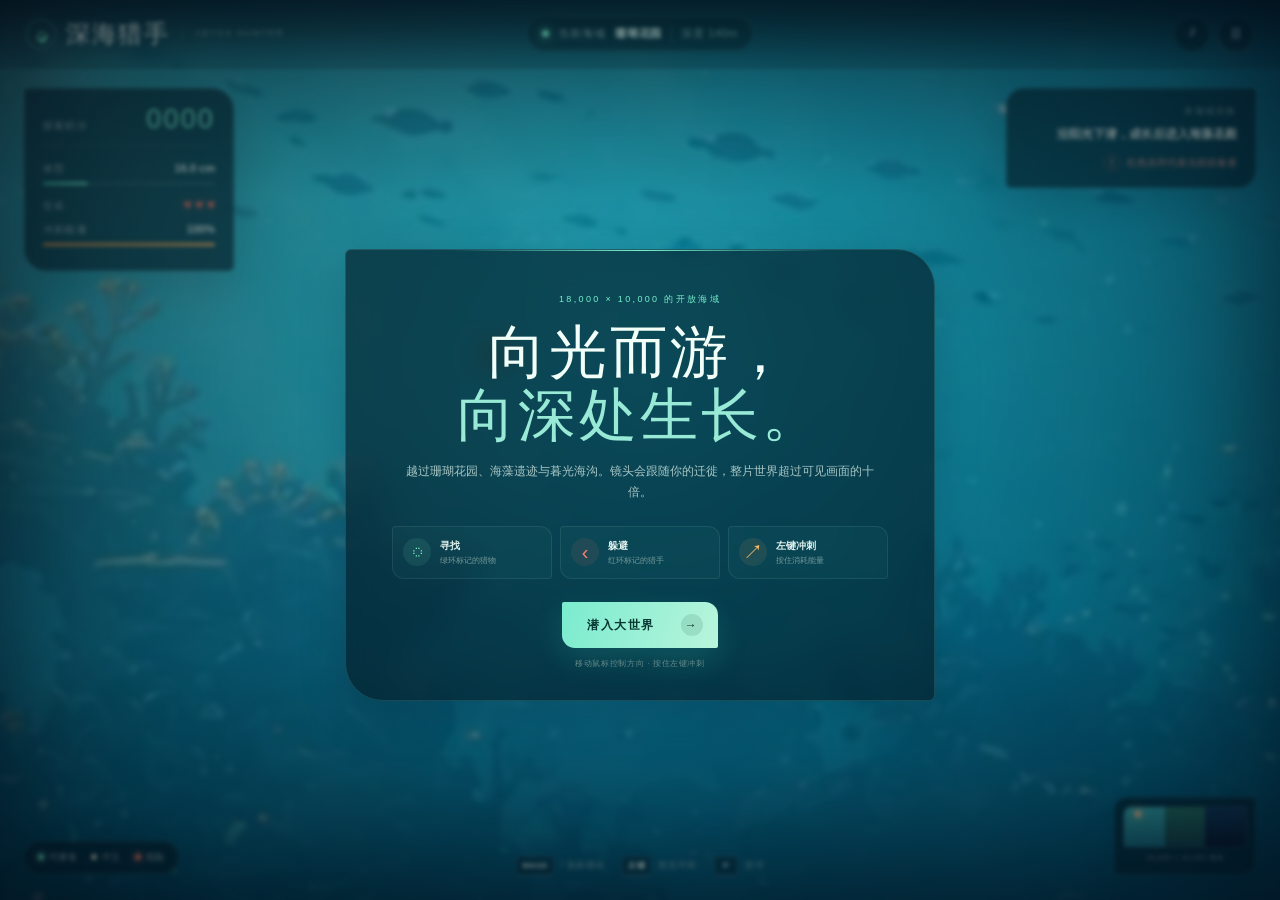
==== fish/index.html @ e231be94 "Add files via upload" ====
<!doctype html>
<html lang="zh-CN">
  <head>
    <meta charset="UTF-8" />
    <meta name="viewport" content="width=device-width, initial-scale=1.0, viewport-fit=cover" />
    <meta name="theme-color" content="#041521" />
    <meta name="description" content="深海猎手——在广阔海洋中捕食、成长并避开更强大的猎手。" />
    <link rel="icon" href="./og.png" />
    <title>深海猎手｜向光而生</title>
    <script type="module" crossorigin src="./assets/index-BqdtE5Us.js"></script>
    <link rel="stylesheet" crossorigin href="./assets/index-of7jZVvt.css">
  </head>
  <body>
    <div id="root"></div>
  </body>
</html>
---- fish/assets/index-of7jZVvt.css ----
/*! tailwindcss v4.2.1 | MIT License | https://tailwindcss.com */
@layer theme{:root,:host{--font-sans:ui-sans-serif, system-ui, sans-serif, "Apple Color Emoji", "Segoe UI Emoji", "Segoe UI Symbol", "Noto Color Emoji";--font-mono:ui-monospace, SFMono-Regular, Menlo, Monaco, Consolas, "Liberation Mono", "Courier New", monospace;--spacing:.25rem;--default-font-family:var(--font-sans);--default-mono-font-family:var(--font-mono)}}@layer base{*,:after,:before{box-sizing:border-box;border:0 solid;margin:0;padding:0}::backdrop{box-sizing:border-box;border:0 solid;margin:0;padding:0}::-webkit-file-upload-button{box-sizing:border-box;border:0 solid;margin:0;padding:0}::file-selector-button{box-sizing:border-box;border:0 solid;margin:0;padding:0}html,:host{-webkit-text-size-adjust:100%;-moz-tab-size:4;tab-size:4;line-height:1.5;font-family:var(--default-font-family,ui-sans-serif, system-ui, sans-serif, "Apple Color Emoji", "Segoe UI Emoji", "Segoe UI Symbol", "Noto Color Emoji");font-feature-settings:var(--default-font-feature-settings,normal);font-variation-settings:var(--default-font-variation-settings,normal);-webkit-tap-highlight-color:transparent}hr{height:0;color:inherit;border-top-width:1px}abbr:where([title]){-webkit-text-decoration:underline dotted;text-decoration:underline dotted}h1,h2,h3,h4,h5,h6{font-size:inherit;font-weight:inherit}a{color:inherit;-webkit-text-decoration:inherit;-webkit-text-decoration:inherit;-webkit-text-decoration:inherit;-webkit-text-decoration:inherit;text-decoration:inherit}b,strong{font-weight:bolder}code,kbd,samp,pre{font-family:var(--default-mono-font-family,ui-monospace, SFMono-Regular, Menlo, Monaco, Consolas, "Liberation Mono", "Courier New", monospace);font-feature-settings:var(--default-mono-font-feature-settings,normal);font-variation-settings:var(--default-mono-font-variation-settings,normal);font-size:1em}small{font-size:80%}sub,sup{vertical-align:baseline;font-size:75%;line-height:0;position:relative}sub{bottom:-.25em}sup{top:-.5em}table{text-indent:0;border-color:inherit;border-collapse:collapse}:-moz-focusring{outline:auto}progress{vertical-align:baseline}summary{display:list-item}ol,ul,menu{list-style:none}img,svg,video,canvas,audio,iframe,embed,object{vertical-align:middle;display:block}img,video{max-width:100%;height:auto}button,input,select,optgroup,textarea{font:inherit;font-feature-settings:inherit;font-variation-settings:inherit;letter-spacing:inherit;color:inherit;opacity:1;background-color:#0000;border-radius:0}::-webkit-file-upload-button{font:inherit;font-feature-settings:inherit;font-variation-settings:inherit;letter-spacing:inherit;color:inherit;opacity:1;background-color:#0000;border-radius:0}::file-selector-button{font:inherit;font-feature-settings:inherit;font-variation-settings:inherit;letter-spacing:inherit;color:inherit;opacity:1;background-color:#0000;border-radius:0}:where(select:-webkit-any([multiple],[size])) optgroup{font-weight:bolder}:where(select:is([multiple],[size])) optgroup{font-weight:bolder}:where(select:-webkit-any([multiple],[size])) optgroup option{padding-inline-start:20px}:where(select:is([multiple],[size])) optgroup option{padding-inline-start:20px}::-webkit-file-upload-button{margin-inline-end:4px}::file-selector-button{margin-inline-end:4px}::placeholder{opacity:1}@supports (not ((-webkit-appearance:-apple-pay-button))) or (contain-intrinsic-size:1px){::placeholder{color:currentColor}@supports (color:color-mix(in lab, red, red)){::placeholder{color:color-mix(in oklab, currentcolor 50%, transparent)}}}textarea{resize:vertical}::-webkit-search-decoration{-webkit-appearance:none}::-webkit-date-and-time-value{min-height:1lh;text-align:inherit}::-webkit-datetime-edit{display:inline-flex}::-webkit-datetime-edit-fields-wrapper{padding:0}::-webkit-datetime-edit{padding-block-start:0;padding-block-end:0}::-webkit-datetime-edit-year-field{padding-block-start:0;padding-block-end:0}::-webkit-datetime-edit-month-field{padding-block-start:0;padding-block-end:0}::-webkit-datetime-edit-day-field{padding-block-start:0;padding-block-end:0}::-webkit-datetime-edit-hour-field{padding-block-start:0;padding-block-end:0}::-webkit-datetime-edit-minute-field{padding-block-start:0;padding-block-end:0}::-webkit-datetime-edit-second-field{padding-block-start:0;padding-block-end:0}::-webkit-datetime-edit-millisecond-field{padding-block-start:0;padding-block-end:0}::-webkit-datetime-edit-meridiem-field{padding-block-start:0;padding-block-end:0}::-webkit-calendar-picker-indicator{line-height:1}:-moz-ui-invalid{box-shadow:none}button{-webkit-appearance:button;appearance:button}input:where([type=button],[type=reset],[type=submit]){-webkit-appearance:button;appearance:button}::-webkit-file-upload-button{-webkit-appearance:button;appearance:button}::file-selector-button{-webkit-appearance:button;appearance:button}::-webkit-inner-spin-button{height:auto}::-webkit-outer-spin-button{height:auto}[hidden]:where(:not([hidden=until-found])){display:none!important}}@layer components;@layer utilities{.relative{position:relative}.start:not(:-webkit-any(:lang(ae),:lang(ar),:lang(arc),:lang(bcc),:lang(bqi),:lang(ckb),:lang(dv),:lang(fa),:lang(glk),:lang(he),:lang(ku),:lang(mzn),:lang(nqo),:lang(pnb),:lang(ps),:lang(sd),:lang(ug),:lang(ur),:lang(yi))){left:var(--spacing)}.start:not(:is(:lang(ae),:lang(ar),:lang(arc),:lang(bcc),:lang(bqi),:lang(ckb),:lang(dv),:lang(fa),:lang(glk),:lang(he),:lang(ku),:lang(mzn),:lang(nqo),:lang(pnb),:lang(ps),:lang(sd),:lang(ug),:lang(ur),:lang(yi))){left:var(--spacing)}.start:-webkit-any(:lang(ae),:lang(ar),:lang(arc),:lang(bcc),:lang(bqi),:lang(ckb),:lang(dv),:lang(fa),:lang(glk),:lang(he),:lang(ku),:lang(mzn),:lang(nqo),:lang(pnb),:lang(ps),:lang(sd),:lang(ug),:lang(ur),:lang(yi)){right:var(--spacing)}.start:is(:lang(ae),:lang(ar),:lang(arc),:lang(bcc),:lang(bqi),:lang(ckb),:lang(dv),:lang(fa),:lang(glk),:lang(he),:lang(ku),:lang(mzn),:lang(nqo),:lang(pnb),:lang(ps),:lang(sd),:lang(ug),:lang(ur),:lang(yi)){right:var(--spacing)}.end:not(:-webkit-any(:lang(ae),:lang(ar),:lang(arc),:lang(bcc),:lang(bqi),:lang(ckb),:lang(dv),:lang(fa),:lang(glk),:lang(he),:lang(ku),:lang(mzn),:lang(nqo),:lang(pnb),:lang(ps),:lang(sd),:lang(ug),:lang(ur),:lang(yi))){right:var(--spacing)}.end:not(:is(:lang(ae),:lang(ar),:lang(arc),:lang(bcc),:lang(bqi),:lang(ckb),:lang(dv),:lang(fa),:lang(glk),:lang(he),:lang(ku),:lang(mzn),:lang(nqo),:lang(pnb),:lang(ps),:lang(sd),:lang(ug),:lang(ur),:lang(yi))){right:var(--spacing)}.end:-webkit-any(:lang(ae),:lang(ar),:lang(arc),:lang(bcc),:lang(bqi),:lang(ckb),:lang(dv),:lang(fa),:lang(glk),:lang(he),:lang(ku),:lang(mzn),:lang(nqo),:lang(pnb),:lang(ps),:lang(sd),:lang(ug),:lang(ur),:lang(yi)){left:var(--spacing)}.end:is(:lang(ae),:lang(ar),:lang(arc),:lang(bcc),:lang(bqi),:lang(ckb),:lang(dv),:lang(fa),:lang(glk),:lang(he),:lang(ku),:lang(mzn),:lang(nqo),:lang(pnb),:lang(ps),:lang(sd),:lang(ug),:lang(ur),:lang(yi)){left:var(--spacing)}.table{display:table}.resize{resize:both}}:root{--ink:#f1fff8;--muted:#a6c7c5;--mint:#76f0cb;--coral:#ff7e69;--gold:#ffbf67;--glass:#041b26a3}*{box-sizing:border-box}html,body{min-height:100%;color:var(--ink);font-family:var(--font-body), sans-serif;background:#041521;margin:0;overflow:hidden}button{font:inherit}.game-shell{isolation:isolate;background:#06283b;width:100vw;height:100dvh;min-height:540px;position:relative;overflow:hidden}.game-shell:after{content:"";z-index:1;pointer-events:none;background:linear-gradient(#020d1857,#0000 22% 72%,#020b1657);position:absolute;top:0;bottom:0;left:0;right:0;box-shadow:inset 0 0 140px #000812b8}.game-canvas{z-index:0;touch-action:none;cursor:crosshair;width:100%;height:100%;position:absolute;top:0;bottom:0;left:0;right:0}.topbar{z-index:5;-webkit-backdrop-filter:blur(10px);backdrop-filter:blur(10px);background:linear-gradient(#02131eb8,#02131e24);border-bottom:1px solid #a4f0de1f;grid-template-columns:1fr auto 1fr;align-items:center;height:68px;padding:0 26px;display:grid;position:absolute;top:0;left:0;right:0}.brand{font-family:var(--font-display), sans-serif;letter-spacing:.08em;align-items:center;gap:10px;font-size:24px;display:flex}.brand-mark{width:30px;height:30px;color:var(--mint);border:1px solid #76f0cb61;border-radius:50%;place-items:center;display:grid;transform:rotate(-16deg)}.brand small{color:#729c9e;font:500 9px/1 var(--font-body);letter-spacing:.18em;border-left:1px solid #acecde2e;margin-left:2px;padding-left:12px}.zone-pill{color:#8db3b3;letter-spacing:.1em;background:#04222c73;border:1px solid #9fe7d724;border-radius:999px;align-items:center;gap:9px;padding:8px 14px;font-size:11px;display:flex}.zone-pill i{background:var(--mint);width:7px;height:7px;box-shadow:0 0 12px var(--mint);border-radius:50%}.zone-pill strong{color:#d9f7ec;letter-spacing:.06em;font-weight:600}.zone-pill em{color:#78aaa9;letter-spacing:.06em;border-left:1px solid #9fe7d72e;padding-left:9px;font-style:normal}.top-actions{justify-self:end;gap:8px;display:flex}.icon-button{color:#cce4df;cursor:pointer;background:#05232e8f;border:1px solid #aae8dd26;border-radius:50%;place-items:center;width:36px;height:36px;transition:all .2s;display:grid;position:relative}.icon-button:hover{color:#fff;border-color:#76f0cb80;transform:translateY(-1px)}.icon-button .slash{background:var(--coral);width:18px;height:1px;position:absolute;transform:rotate(-45deg)}.glass{background:var(--glass);-webkit-backdrop-filter:blur(14px);backdrop-filter:blur(14px);border:1px solid #a6e6da24;box-shadow:0 16px 48px #0008102e}.stats-panel{z-index:4;border-radius:5px 22px;width:210px;padding:17px 18px 16px;position:absolute;top:88px;left:24px}.score-row{border-bottom:1px solid #a5e5d71f;justify-content:space-between;align-items:end;margin-bottom:10px;padding-bottom:12px;display:flex}.score-row span,.stat-line span{color:#9bb9b8;letter-spacing:.12em;font-size:10px}.score-row strong{color:var(--mint);font:400 27px/1 var(--font-display);letter-spacing:.08em}.stat-line{justify-content:space-between;align-items:center;min-height:24px;display:flex}.stat-line b{color:#e6faf3;font-size:11px;font-weight:600}.size-track,.energy-track{background:#b2e1d81f;border-radius:3px;height:3px;margin:2px 0 8px;position:relative;overflow:hidden}.size-track i,.energy-track i{background:linear-gradient(90deg, #3cbfac, var(--mint));height:100%;transition:width .25s;display:block;box-shadow:0 0 9px #76f0cb80}.energy-track i{background:linear-gradient(90deg, #d7944e, var(--gold))}.hearts{gap:4px;display:flex}.heart{color:#add2cd33;font-size:13px;font-style:normal}.heart.full{color:var(--coral);text-shadow:0 0 8px #ff7e6980}.mission-panel{z-index:4;text-align:right;border-radius:18px 5px;width:250px;padding:16px 18px;position:absolute;top:88px;right:24px}.eyebrow{color:#79aaa9;letter-spacing:.18em;text-transform:uppercase;font-size:9px;display:block}.mission-panel strong{color:#e0f5ee;margin:6px 0 12px;font-size:12px;font-weight:600;display:block}.danger-note{color:#e7a295;justify-content:flex-end;align-items:center;gap:7px;font-size:10px;display:flex}.danger-note i{border:1px solid #ff7e696b;border-radius:50%;place-items:center;width:16px;height:16px;font-style:normal;font-weight:700;display:grid}.legend{z-index:4;color:#a8c4c1;letter-spacing:.04em;border-radius:999px;gap:14px;padding:9px 13px;font-size:9px;display:flex;position:absolute;bottom:26px;left:24px}.legend span{align-items:center;gap:5px;display:flex}.dot{border-radius:50%;width:6px;height:6px}.dot.edible{background:var(--mint);box-shadow:0 0 7px var(--mint)}.dot.neutral{background:#d5e0c4}.dot.danger{background:var(--coral);box-shadow:0 0 7px var(--coral)}.controls-hint{z-index:4;color:#bfdad59e;letter-spacing:.05em;gap:18px;font-size:9px;display:flex;position:absolute;bottom:24px;left:50%;transform:translate(-50%)}.controls-hint span{white-space:nowrap}.world-map{z-index:4;border-radius:13px 4px;width:142px;height:78px;padding:8px;position:absolute;bottom:25px;right:24px}.map-biomes{background:#062238;border:1px solid #b8eee026;border-radius:8px 3px;width:100%;height:42px;display:flex;position:relative;overflow:hidden}.map-biomes i{flex:1}.map-coral{background:linear-gradient(#3bbfc1,#187384)}.map-kelp{background:linear-gradient(#287f68,#12444c)}.map-trench{background:linear-gradient(#123e62,#07172f)}.map-player{z-index:2;background:var(--gold);width:7px;height:7px;box-shadow:0 0 9px var(--gold);border:1px solid #fff;border-radius:50%;margin:5px 0 0 4px;transition:left .25s,top .25s;position:absolute;transform:translate(-50%,-50%)}.world-map small{color:#789c9b;letter-spacing:.09em;text-align:center;margin-top:5px;font-size:7px;display:block}kbd{color:#d5e7e2;min-width:24px;height:20px;font:600 8px var(--font-body);background:#02141d6b;border:1px solid #b9e4db33;border-bottom-width:2px;border-radius:4px;place-items:center;margin-right:4px;padding:0 5px;display:inline-grid}.combo{z-index:4;text-shadow:0 4px 18px #0006;align-items:baseline;gap:7px;animation:.25s both combo-pop;display:flex;position:absolute;top:22%;left:50%;transform:translate(-50%)}.combo span{color:#d8eee7;letter-spacing:.18em;font-size:11px}.combo strong{color:var(--gold);font:400 30px var(--font-display)}@keyframes combo-pop{0%{opacity:0;transform:translate(-50%)scale(.8)}}.touch-boost{z-index:6;color:#ffe4bc;-webkit-backdrop-filter:blur(10px);backdrop-filter:blur(10px);touch-action:none;background:#5f3f1f57;border:1px solid #ffbf6757;border-radius:50%;width:70px;height:70px;font-size:9px;display:none;position:absolute;bottom:26px;right:22px}.touch-boost span{font-size:22px;display:block}.modal-wrap{z-index:10;place-items:center;padding:80px 20px 30px;display:grid;position:absolute;top:0;bottom:0;left:0;right:0}.modal-backdrop{-webkit-backdrop-filter:blur(2px);backdrop-filter:blur(2px);background:radial-gradient(circle at 50% 44%,#05323c38,#020c17a3);position:absolute;top:0;bottom:0;left:0;right:0}.game-modal{text-align:center;border-radius:6px 38px;width:min(590px,92vw);padding:35px 46px 30px;position:relative;overflow:hidden}.game-modal:before{content:"";background:linear-gradient(90deg, transparent, var(--mint), transparent);height:1px;position:absolute;top:0;left:18%;right:18%}.modal-kicker{color:var(--mint);letter-spacing:.26em;font-size:9px}.game-modal h1{font:400 clamp(36px, 5vw, 58px)/1.08 var(--font-display);letter-spacing:.05em;margin:12px 0 14px}.game-modal h1 em{color:#98ead6;font-style:normal;display:block}.game-modal>p{color:#a8c6c3;max-width:470px;margin:0 auto 22px;font-size:12px;line-height:1.8}.rule-cards{text-align:left;grid-template-columns:repeat(3,1fr);gap:8px;margin-bottom:23px;display:grid}.rule-cards>div{background:#78d6c109;border:1px solid #aae6da1a;border-radius:4px 12px;align-items:center;gap:9px;padding:11px 10px;display:flex}.rule-icon{width:28px;height:28px;font:400 20px var(--font-display);border-radius:50%;flex:none;place-items:center;display:grid}.rule-icon.mint{color:var(--mint);background:#76f0cb17}.rule-icon.coral{color:var(--coral);background:#ff7e6917}.rule-icon.gold{color:var(--gold);background:#ffbf6717}.rule-cards b,.rule-cards small{display:block}.rule-cards b{color:#e3f4ef;font-size:10px}.rule-cards small{color:#769a99;white-space:nowrap;margin-top:2px;font-size:8px}.primary-button{color:#07352f;letter-spacing:.12em;cursor:pointer;background:linear-gradient(110deg,#7aebce,#b9f5dc);border:0;border-radius:2px 13px;align-items:center;gap:26px;padding:12px 15px 12px 25px;font-size:12px;font-weight:700;transition:all .2s;display:inline-flex;box-shadow:0 12px 30px #3fd3b02e}.primary-button:hover{transform:translateY(-2px);box-shadow:0 15px 34px #3fd3b04d}.primary-button span{background:#033f341f;border-radius:50%;place-items:center;width:22px;height:22px;display:grid}.primary-button:disabled{cursor:wait;opacity:.58;filter:saturate(.55);transform:none}.enter-tip{color:#668b89;letter-spacing:.08em;margin-top:10px;font-size:8px;display:block}@media (max-width:760px){.topbar{grid-template-columns:1fr auto;height:58px;padding:0 14px}.zone-pill{display:none}.brand{font-size:20px}.brand small{display:none}.stats-panel{width:174px;padding:12px 14px;top:72px;left:12px}.score-row{margin-bottom:6px;padding-bottom:8px}.score-row strong{font-size:22px}.mission-panel{width:170px;padding:12px;top:72px;right:12px}.mission-panel strong{font-size:10px}.legend,.controls-hint{display:none}.world-map{width:116px;bottom:26px;right:12px}.touch-boost{display:block;right:142px}.game-modal{padding:28px 20px 24px}.rule-cards{grid-template-columns:1fr;gap:5px}.rule-cards>div{padding:8px 10px}.game-modal h1{font-size:38px}}@media (max-width:480px){.mission-panel{width:166px;top:auto;bottom:104px;right:12px}.game-modal>p{font-size:11px}.modal-kicker{letter-spacing:.12em}}@media (prefers-reduced-motion:reduce){*,:before,:after{transition-duration:.01ms!important;animation-duration:.01ms!important}}
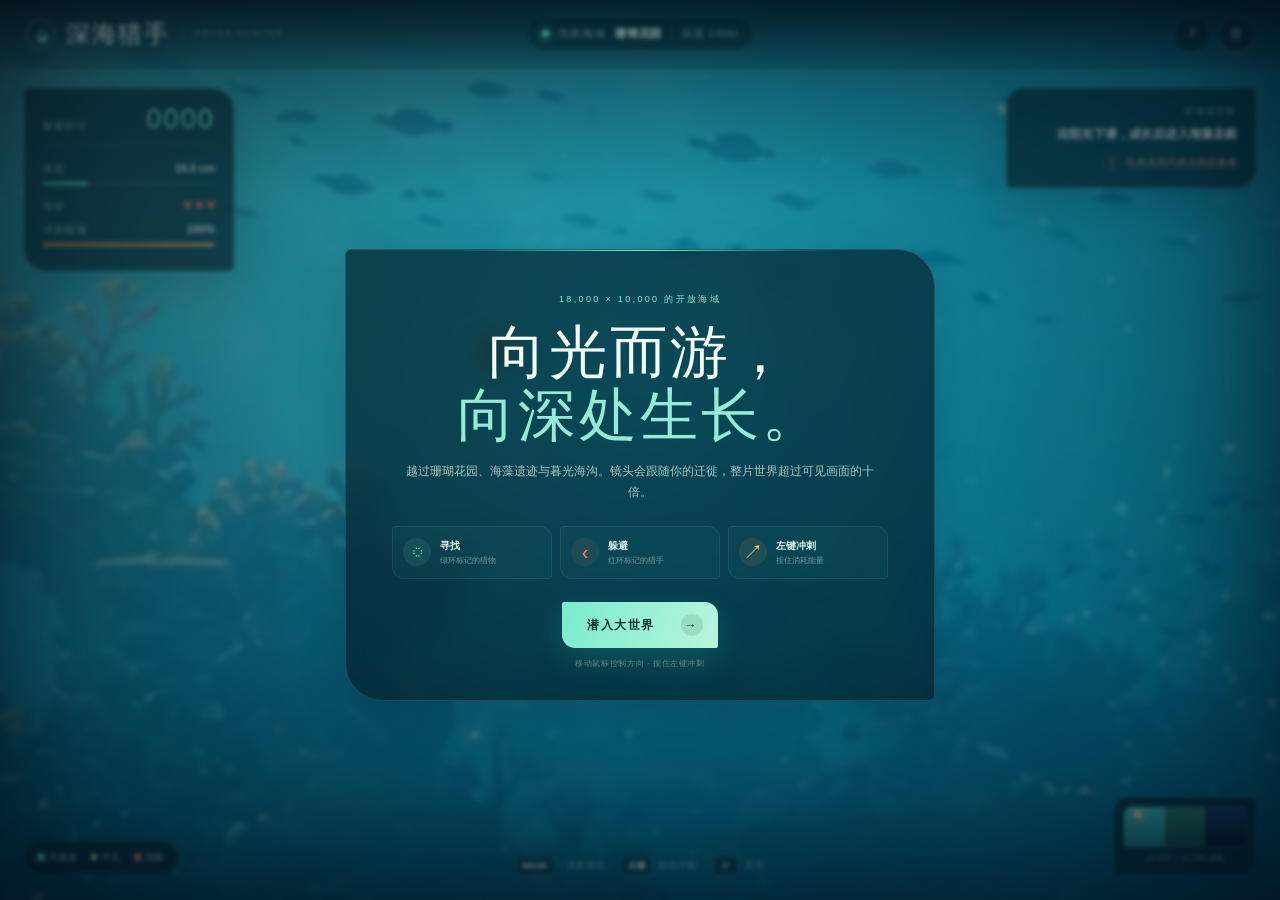
==== commit 78f89aa6: "Add files via upload" ====
--- a/fish/index.html
+++ b/fish/index.html
@@ -7,8 +7,8 @@
     <meta name="description" content="深海猎手——在广阔海洋中捕食、成长并避开更强大的猎手。" />
     <link rel="icon" href="./og.png" />
     <title>深海猎手｜向光而生</title>
-    <script type="module" crossorigin src="./assets/index-BqdtE5Us.js"></script>
-    <link rel="stylesheet" crossorigin href="./assets/index-of7jZVvt.css">
+    <script type="module" crossorigin src="./assets/index-COtYMjDn.js"></script>
+    <link rel="stylesheet" crossorigin href="./assets/index-CA8-tikc.css">
   </head>
   <body>
     <div id="root"></div>
--- a/fish/assets/index-CA8-tikc.css
+++ b/fish/assets/index-CA8-tikc.css
@@ -0,0 +1,2 @@
+/*! tailwindcss v4.2.1 | MIT License | https://tailwindcss.com */
+@layer theme{:root,:host{--font-sans:ui-sans-serif, system-ui, sans-serif, "Apple Color Emoji", "Segoe UI Emoji", "Segoe UI Symbol", "Noto Color Emoji";--font-mono:ui-monospace, SFMono-Regular, Menlo, Monaco, Consolas, "Liberation Mono", "Courier New", monospace;--spacing:.25rem;--default-font-family:var(--font-sans);--default-mono-font-family:var(--font-mono)}}@layer base{*,:after,:before{box-sizing:border-box;border:0 solid;margin:0;padding:0}::backdrop{box-sizing:border-box;border:0 solid;margin:0;padding:0}::-webkit-file-upload-button{box-sizing:border-box;border:0 solid;margin:0;padding:0}::file-selector-button{box-sizing:border-box;border:0 solid;margin:0;padding:0}html,:host{-webkit-text-size-adjust:100%;-moz-tab-size:4;tab-size:4;line-height:1.5;font-family:var(--default-font-family,ui-sans-serif, system-ui, sans-serif, "Apple Color Emoji", "Segoe UI Emoji", "Segoe UI Symbol", "Noto Color Emoji");font-feature-settings:var(--default-font-feature-settings,normal);font-variation-settings:var(--default-font-variation-settings,normal);-webkit-tap-highlight-color:transparent}hr{height:0;color:inherit;border-top-width:1px}abbr:where([title]){-webkit-text-decoration:underline dotted;text-decoration:underline dotted}h1,h2,h3,h4,h5,h6{font-size:inherit;font-weight:inherit}a{color:inherit;-webkit-text-decoration:inherit;-webkit-text-decoration:inherit;-webkit-text-decoration:inherit;-webkit-text-decoration:inherit;text-decoration:inherit}b,strong{font-weight:bolder}code,kbd,samp,pre{font-family:var(--default-mono-font-family,ui-monospace, SFMono-Regular, Menlo, Monaco, Consolas, "Liberation Mono", "Courier New", monospace);font-feature-settings:var(--default-mono-font-feature-settings,normal);font-variation-settings:var(--default-mono-font-variation-settings,normal);font-size:1em}small{font-size:80%}sub,sup{vertical-align:baseline;font-size:75%;line-height:0;position:relative}sub{bottom:-.25em}sup{top:-.5em}table{text-indent:0;border-color:inherit;border-collapse:collapse}:-moz-focusring{outline:auto}progress{vertical-align:baseline}summary{display:list-item}ol,ul,menu{list-style:none}img,svg,video,canvas,audio,iframe,embed,object{vertical-align:middle;display:block}img,video{max-width:100%;height:auto}button,input,select,optgroup,textarea{font:inherit;font-feature-settings:inherit;font-variation-settings:inherit;letter-spacing:inherit;color:inherit;opacity:1;background-color:#0000;border-radius:0}::-webkit-file-upload-button{font:inherit;font-feature-settings:inherit;font-variation-settings:inherit;letter-spacing:inherit;color:inherit;opacity:1;background-color:#0000;border-radius:0}::file-selector-button{font:inherit;font-feature-settings:inherit;font-variation-settings:inherit;letter-spacing:inherit;color:inherit;opacity:1;background-color:#0000;border-radius:0}:where(select:-webkit-any([multiple],[size])) optgroup{font-weight:bolder}:where(select:is([multiple],[size])) optgroup{font-weight:bolder}:where(select:-webkit-any([multiple],[size])) optgroup option{padding-inline-start:20px}:where(select:is([multiple],[size])) optgroup option{padding-inline-start:20px}::-webkit-file-upload-button{margin-inline-end:4px}::file-selector-button{margin-inline-end:4px}::placeholder{opacity:1}@supports (not ((-webkit-appearance:-apple-pay-button))) or (contain-intrinsic-size:1px){::placeholder{color:currentColor}@supports (color:color-mix(in lab, red, red)){::placeholder{color:color-mix(in oklab, currentcolor 50%, transparent)}}}textarea{resize:vertical}::-webkit-search-decoration{-webkit-appearance:none}::-webkit-date-and-time-value{min-height:1lh;text-align:inherit}::-webkit-datetime-edit{display:inline-flex}::-webkit-datetime-edit-fields-wrapper{padding:0}::-webkit-datetime-edit{padding-block-start:0;padding-block-end:0}::-webkit-datetime-edit-year-field{padding-block-start:0;padding-block-end:0}::-webkit-datetime-edit-month-field{padding-block-start:0;padding-block-end:0}::-webkit-datetime-edit-day-field{padding-block-start:0;padding-block-end:0}::-webkit-datetime-edit-hour-field{padding-block-start:0;padding-block-end:0}::-webkit-datetime-edit-minute-field{padding-block-start:0;padding-block-end:0}::-webkit-datetime-edit-second-field{padding-block-start:0;padding-block-end:0}::-webkit-datetime-edit-millisecond-field{padding-block-start:0;padding-block-end:0}::-webkit-datetime-edit-meridiem-field{padding-block-start:0;padding-block-end:0}::-webkit-calendar-picker-indicator{line-height:1}:-moz-ui-invalid{box-shadow:none}button{-webkit-appearance:button;appearance:button}input:where([type=button],[type=reset],[type=submit]){-webkit-appearance:button;appearance:button}::-webkit-file-upload-button{-webkit-appearance:button;appearance:button}::file-selector-button{-webkit-appearance:button;appearance:button}::-webkit-inner-spin-button{height:auto}::-webkit-outer-spin-button{height:auto}[hidden]:where(:not([hidden=until-found])){display:none!important}}@layer components;@layer utilities{.visible{visibility:visible}.relative{position:relative}.start:not(:-webkit-any(:lang(ae),:lang(ar),:lang(arc),:lang(bcc),:lang(bqi),:lang(ckb),:lang(dv),:lang(fa),:lang(glk),:lang(he),:lang(ku),:lang(mzn),:lang(nqo),:lang(pnb),:lang(ps),:lang(sd),:lang(ug),:lang(ur),:lang(yi))){left:var(--spacing)}.start:not(:is(:lang(ae),:lang(ar),:lang(arc),:lang(bcc),:lang(bqi),:lang(ckb),:lang(dv),:lang(fa),:lang(glk),:lang(he),:lang(ku),:lang(mzn),:lang(nqo),:lang(pnb),:lang(ps),:lang(sd),:lang(ug),:lang(ur),:lang(yi))){left:var(--spacing)}.start:-webkit-any(:lang(ae),:lang(ar),:lang(arc),:lang(bcc),:lang(bqi),:lang(ckb),:lang(dv),:lang(fa),:lang(glk),:lang(he),:lang(ku),:lang(mzn),:lang(nqo),:lang(pnb),:lang(ps),:lang(sd),:lang(ug),:lang(ur),:lang(yi)){right:var(--spacing)}.start:is(:lang(ae),:lang(ar),:lang(arc),:lang(bcc),:lang(bqi),:lang(ckb),:lang(dv),:lang(fa),:lang(glk),:lang(he),:lang(ku),:lang(mzn),:lang(nqo),:lang(pnb),:lang(ps),:lang(sd),:lang(ug),:lang(ur),:lang(yi)){right:var(--spacing)}.end:not(:-webkit-any(:lang(ae),:lang(ar),:lang(arc),:lang(bcc),:lang(bqi),:lang(ckb),:lang(dv),:lang(fa),:lang(glk),:lang(he),:lang(ku),:lang(mzn),:lang(nqo),:lang(pnb),:lang(ps),:lang(sd),:lang(ug),:lang(ur),:lang(yi))){right:var(--spacing)}.end:not(:is(:lang(ae),:lang(ar),:lang(arc),:lang(bcc),:lang(bqi),:lang(ckb),:lang(dv),:lang(fa),:lang(glk),:lang(he),:lang(ku),:lang(mzn),:lang(nqo),:lang(pnb),:lang(ps),:lang(sd),:lang(ug),:lang(ur),:lang(yi))){right:var(--spacing)}.end:-webkit-any(:lang(ae),:lang(ar),:lang(arc),:lang(bcc),:lang(bqi),:lang(ckb),:lang(dv),:lang(fa),:lang(glk),:lang(he),:lang(ku),:lang(mzn),:lang(nqo),:lang(pnb),:lang(ps),:lang(sd),:lang(ug),:lang(ur),:lang(yi)){left:var(--spacing)}.end:is(:lang(ae),:lang(ar),:lang(arc),:lang(bcc),:lang(bqi),:lang(ckb),:lang(dv),:lang(fa),:lang(glk),:lang(he),:lang(ku),:lang(mzn),:lang(nqo),:lang(pnb),:lang(ps),:lang(sd),:lang(ug),:lang(ur),:lang(yi)){left:var(--spacing)}.table{display:table}.resize{resize:both}}:root{--ink:#f1fff8;--muted:#a6c7c5;--mint:#76f0cb;--coral:#ff7e69;--gold:#ffbf67;--glass:#041b26a3}*{box-sizing:border-box}html,body{min-height:100%;color:var(--ink);font-family:var(--font-body), sans-serif;background:#041521;margin:0;overflow:hidden}button{font:inherit}.game-shell{isolation:isolate;background:#06283b;width:100vw;height:100dvh;min-height:540px;position:relative;overflow:hidden}.game-shell:after{content:"";z-index:1;pointer-events:none;background:linear-gradient(#020d1857,#0000 22% 72%,#020b1657);position:absolute;top:0;bottom:0;left:0;right:0;box-shadow:inset 0 0 140px #000812b8}.game-canvas{z-index:0;touch-action:none;cursor:crosshair;width:100%;height:100%;position:absolute;top:0;bottom:0;left:0;right:0}.topbar{z-index:5;-webkit-backdrop-filter:blur(10px);backdrop-filter:blur(10px);background:linear-gradient(#02131eb8,#02131e24);border-bottom:1px solid #a4f0de1f;grid-template-columns:1fr auto 1fr;align-items:center;height:68px;padding:0 26px;display:grid;position:absolute;top:0;left:0;right:0}.brand{font-family:var(--font-display), sans-serif;letter-spacing:.08em;align-items:center;gap:10px;font-size:24px;display:flex}.brand-mark{width:30px;height:30px;color:var(--mint);border:1px solid #76f0cb61;border-radius:50%;place-items:center;display:grid;transform:rotate(-16deg)}.brand small{color:#729c9e;font:500 9px/1 var(--font-body);letter-spacing:.18em;border-left:1px solid #acecde2e;margin-left:2px;padding-left:12px}.zone-pill{color:#8db3b3;letter-spacing:.1em;background:#04222c73;border:1px solid #9fe7d724;border-radius:999px;align-items:center;gap:9px;padding:8px 14px;font-size:11px;display:flex}.zone-pill i{background:var(--mint);width:7px;height:7px;box-shadow:0 0 12px var(--mint);border-radius:50%}.zone-pill strong{color:#d9f7ec;letter-spacing:.06em;font-weight:600}.zone-pill em{color:#78aaa9;letter-spacing:.06em;border-left:1px solid #9fe7d72e;padding-left:9px;font-style:normal}.top-actions{justify-self:end;gap:8px;display:flex}.icon-button{color:#cce4df;cursor:pointer;background:#05232e8f;border:1px solid #aae8dd26;border-radius:50%;place-items:center;width:36px;height:36px;transition:all .2s;display:grid;position:relative}.icon-button:hover{color:#fff;border-color:#76f0cb80;transform:translateY(-1px)}.icon-button .slash{background:var(--coral);width:18px;height:1px;position:absolute;transform:rotate(-45deg)}.glass{background:var(--glass);-webkit-backdrop-filter:blur(14px);backdrop-filter:blur(14px);border:1px solid #a6e6da24;box-shadow:0 16px 48px #0008102e}.stats-panel{z-index:4;border-radius:5px 22px;width:210px;padding:17px 18px 16px;position:absolute;top:88px;left:24px}.score-row{border-bottom:1px solid #a5e5d71f;justify-content:space-between;align-items:end;margin-bottom:10px;padding-bottom:12px;display:flex}.score-row span,.stat-line span{color:#9bb9b8;letter-spacing:.12em;font-size:10px}.score-row strong{color:var(--mint);font:400 27px/1 var(--font-display);letter-spacing:.08em}.stat-line{justify-content:space-between;align-items:center;min-height:24px;display:flex}.stat-line b{color:#e6faf3;font-size:11px;font-weight:600}.size-track,.energy-track{background:#b2e1d81f;border-radius:3px;height:3px;margin:2px 0 8px;position:relative;overflow:hidden}.size-track i,.energy-track i{background:linear-gradient(90deg, #3cbfac, var(--mint));height:100%;transition:width .25s;display:block;box-shadow:0 0 9px #76f0cb80}.energy-track i{background:linear-gradient(90deg, #d7944e, var(--gold))}.hearts{gap:4px;display:flex}.heart{color:#add2cd33;font-size:13px;font-style:normal}.heart.full{color:var(--coral);text-shadow:0 0 8px #ff7e6980}.mission-panel{z-index:4;text-align:right;border-radius:18px 5px;width:250px;padding:16px 18px;position:absolute;top:88px;right:24px}.eyebrow{color:#79aaa9;letter-spacing:.18em;text-transform:uppercase;font-size:9px;display:block}.mission-panel strong{color:#e0f5ee;margin:6px 0 12px;font-size:12px;font-weight:600;display:block}.danger-note{color:#e7a295;justify-content:flex-end;align-items:center;gap:7px;font-size:10px;display:flex}.danger-note i{border:1px solid #ff7e696b;border-radius:50%;place-items:center;width:16px;height:16px;font-style:normal;font-weight:700;display:grid}.legend{z-index:4;color:#a8c4c1;letter-spacing:.04em;border-radius:999px;gap:14px;padding:9px 13px;font-size:9px;display:flex;position:absolute;bottom:26px;left:24px}.legend span{align-items:center;gap:5px;display:flex}.dot{border-radius:50%;width:6px;height:6px}.dot.edible{background:var(--mint);box-shadow:0 0 7px var(--mint)}.dot.neutral{background:#d5e0c4}.dot.danger{background:var(--coral);box-shadow:0 0 7px var(--coral)}.controls-hint{z-index:4;color:#bfdad59e;letter-spacing:.05em;gap:18px;font-size:9px;display:flex;position:absolute;bottom:24px;left:50%;transform:translate(-50%)}.controls-hint span{white-space:nowrap}.world-map{z-index:4;border-radius:13px 4px;width:142px;height:78px;padding:8px;position:absolute;bottom:25px;right:24px}.map-biomes{background:#062238;border:1px solid #b8eee026;border-radius:8px 3px;width:100%;height:42px;display:flex;position:relative;overflow:hidden}.map-biomes i{flex:1}.map-coral{background:linear-gradient(#3bbfc1,#187384)}.map-kelp{background:linear-gradient(#287f68,#12444c)}.map-trench{background:linear-gradient(#123e62,#07172f)}.map-player{z-index:2;background:var(--gold);width:7px;height:7px;box-shadow:0 0 9px var(--gold);border:1px solid #fff;border-radius:50%;margin:5px 0 0 4px;transition:left .25s,top .25s;position:absolute;transform:translate(-50%,-50%)}.world-map small{color:#789c9b;letter-spacing:.09em;text-align:center;margin-top:5px;font-size:7px;display:block}kbd{color:#d5e7e2;min-width:24px;height:20px;font:600 8px var(--font-body);background:#02141d6b;border:1px solid #b9e4db33;border-bottom-width:2px;border-radius:4px;place-items:center;margin-right:4px;padding:0 5px;display:inline-grid}.combo{z-index:4;text-shadow:0 4px 18px #0006;align-items:baseline;gap:7px;animation:.25s both combo-pop;display:flex;position:absolute;top:22%;left:50%;transform:translate(-50%)}.combo span{color:#d8eee7;letter-spacing:.18em;font-size:11px}.combo strong{color:var(--gold);font:400 30px var(--font-display)}@keyframes combo-pop{0%{opacity:0;transform:translate(-50%)scale(.8)}}.touch-boost{z-index:6;color:#ffe4bc;-webkit-backdrop-filter:blur(10px);backdrop-filter:blur(10px);touch-action:none;background:#5f3f1f57;border:1px solid #ffbf6757;border-radius:50%;width:70px;height:70px;font-size:9px;display:none;position:absolute;bottom:26px;right:22px}.touch-boost span{font-size:22px;display:block}.modal-wrap{z-index:10;place-items:center;padding:80px 20px 30px;display:grid;position:absolute;top:0;bottom:0;left:0;right:0}.modal-backdrop{-webkit-backdrop-filter:blur(2px);backdrop-filter:blur(2px);background:radial-gradient(circle at 50% 44%,#05323c38,#020c17a3);position:absolute;top:0;bottom:0;left:0;right:0}.game-modal{text-align:center;border-radius:6px 38px;width:min(590px,92vw);padding:35px 46px 30px;position:relative;overflow:hidden}.game-modal:before{content:"";background:linear-gradient(90deg, transparent, var(--mint), transparent);height:1px;position:absolute;top:0;left:18%;right:18%}.modal-kicker{color:var(--mint);letter-spacing:.26em;font-size:9px}.game-modal h1{font:400 clamp(36px, 5vw, 58px)/1.08 var(--font-display);letter-spacing:.05em;margin:12px 0 14px}.game-modal h1 em{color:#98ead6;font-style:normal;display:block}.game-modal>p{color:#a8c6c3;max-width:470px;margin:0 auto 22px;font-size:12px;line-height:1.8}.rule-cards{text-align:left;grid-template-columns:repeat(3,1fr);gap:8px;margin-bottom:23px;display:grid}.rule-cards>div{background:#78d6c109;border:1px solid #aae6da1a;border-radius:4px 12px;align-items:center;gap:9px;padding:11px 10px;display:flex}.rule-icon{width:28px;height:28px;font:400 20px var(--font-display);border-radius:50%;flex:none;place-items:center;display:grid}.rule-icon.mint{color:var(--mint);background:#76f0cb17}.rule-icon.coral{color:var(--coral);background:#ff7e6917}.rule-icon.gold{color:var(--gold);background:#ffbf6717}.rule-cards b,.rule-cards small{display:block}.rule-cards b{color:#e3f4ef;font-size:10px}.rule-cards small{color:#769a99;white-space:nowrap;margin-top:2px;font-size:8px}.primary-button{color:#07352f;letter-spacing:.12em;cursor:pointer;background:linear-gradient(110deg,#7aebce,#b9f5dc);border:0;border-radius:2px 13px;align-items:center;gap:26px;padding:12px 15px 12px 25px;font-size:12px;font-weight:700;transition:all .2s;display:inline-flex;box-shadow:0 12px 30px #3fd3b02e}.primary-button:hover{transform:translateY(-2px);box-shadow:0 15px 34px #3fd3b04d}.primary-button span{background:#033f341f;border-radius:50%;place-items:center;width:22px;height:22px;display:grid}.primary-button:disabled{cursor:wait;opacity:.58;filter:saturate(.55);transform:none}.enter-tip{color:#668b89;letter-spacing:.08em;margin-top:10px;font-size:8px;display:block}@media (max-width:760px){.topbar{grid-template-columns:1fr auto;height:58px;padding:0 14px}.zone-pill{display:none}.brand{font-size:20px}.brand small{display:none}.stats-panel{width:174px;padding:12px 14px;top:72px;left:12px}.score-row{margin-bottom:6px;padding-bottom:8px}.score-row strong{font-size:22px}.mission-panel{width:170px;padding:12px;top:72px;right:12px}.mission-panel strong{font-size:10px}.legend,.controls-hint{display:none}.world-map{width:116px;bottom:26px;right:12px}.touch-boost{display:block;right:142px}.game-modal{padding:28px 20px 24px}.rule-cards{grid-template-columns:1fr;gap:5px}.rule-cards>div{padding:8px 10px}.game-modal h1{font-size:38px}}@media (max-width:480px){.mission-panel{width:166px;top:auto;bottom:104px;right:12px}.game-modal>p{font-size:11px}.modal-kicker{letter-spacing:.12em}}@media (prefers-reduced-motion:reduce){*,:before,:after{transition-duration:.01ms!important;animation-duration:.01ms!important}}
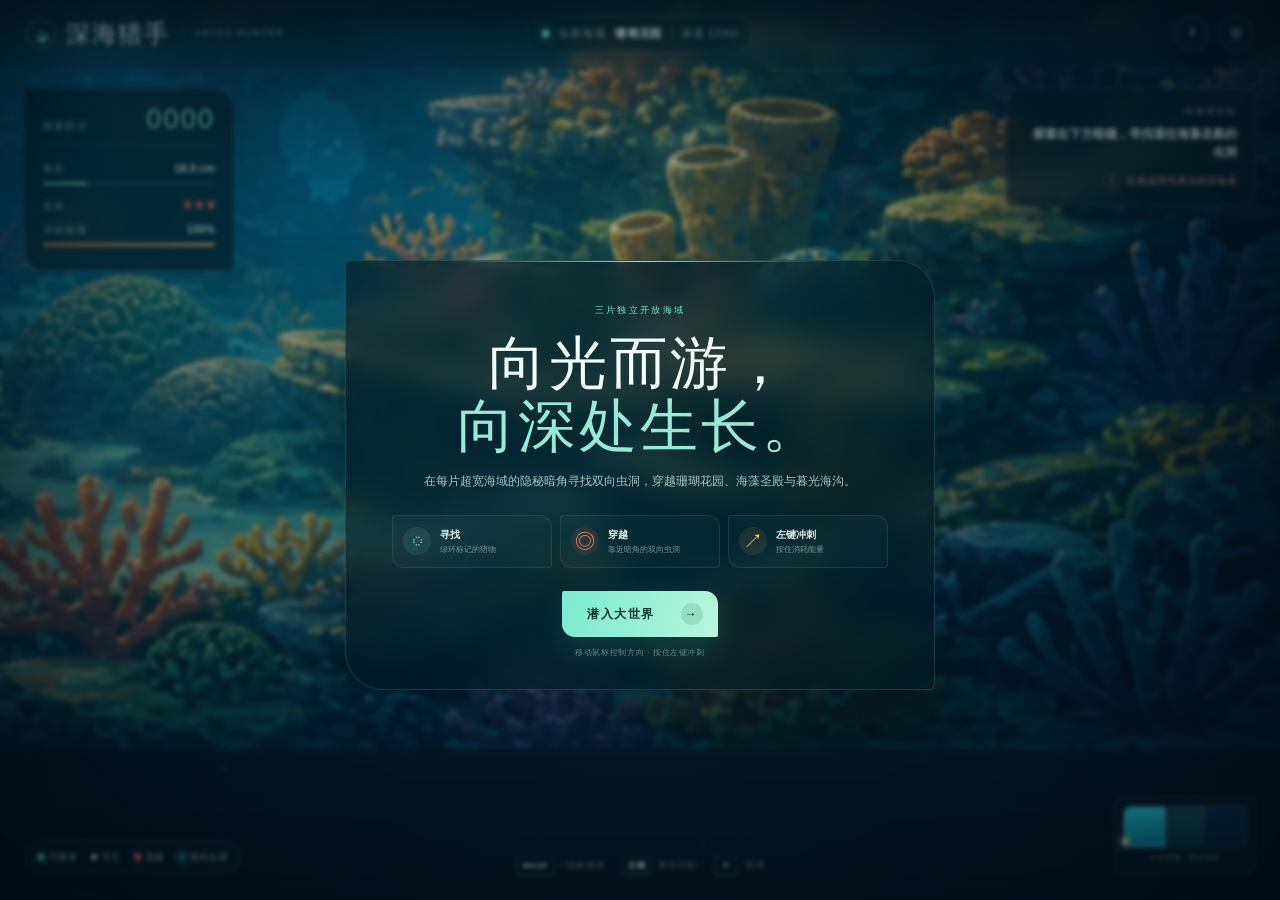
==== commit 59856a5e: "Add files via upload" ====
--- a/fish/index.html
+++ b/fish/index.html
@@ -7,8 +7,8 @@
     <meta name="description" content="深海猎手——在广阔海洋中捕食、成长并避开更强大的猎手。" />
     <link rel="icon" href="./og.png" />
     <title>深海猎手｜向光而生</title>
-    <script type="module" crossorigin src="./assets/index-COtYMjDn.js"></script>
-    <link rel="stylesheet" crossorigin href="./assets/index-CA8-tikc.css">
+    <script type="module" crossorigin src="./assets/index-DStomaM_.js"></script>
+    <link rel="stylesheet" crossorigin href="./assets/index-hnmw4U0z.css">
   </head>
   <body>
     <div id="root"></div>
--- a/fish/assets/index-hnmw4U0z.css
+++ b/fish/assets/index-hnmw4U0z.css
@@ -0,0 +1,2 @@
+/*! tailwindcss v4.2.1 | MIT License | https://tailwindcss.com */
+@layer properties{@supports (((-webkit-hyphens:none)) and (not (margin-trim:inline))) or ((-moz-orient:inline) and (not (color:rgb(from red r g b)))){*,:before,:after{--tw-shadow:0 0 #0000;--tw-shadow-color:initial;--tw-shadow-alpha:100%;--tw-inset-shadow:0 0 #0000;--tw-inset-shadow-color:initial;--tw-inset-shadow-alpha:100%;--tw-ring-color:initial;--tw-ring-shadow:0 0 #0000;--tw-inset-ring-color:initial;--tw-inset-ring-shadow:0 0 #0000;--tw-ring-inset:initial;--tw-ring-offset-width:0px;--tw-ring-offset-color:#fff;--tw-ring-offset-shadow:0 0 #0000}::backdrop{--tw-shadow:0 0 #0000;--tw-shadow-color:initial;--tw-shadow-alpha:100%;--tw-inset-shadow:0 0 #0000;--tw-inset-shadow-color:initial;--tw-inset-shadow-alpha:100%;--tw-ring-color:initial;--tw-ring-shadow:0 0 #0000;--tw-inset-ring-color:initial;--tw-inset-ring-shadow:0 0 #0000;--tw-ring-inset:initial;--tw-ring-offset-width:0px;--tw-ring-offset-color:#fff;--tw-ring-offset-shadow:0 0 #0000}}}@layer theme{:root,:host{--font-sans:ui-sans-serif, system-ui, sans-serif, "Apple Color Emoji", "Segoe UI Emoji", "Segoe UI Symbol", "Noto Color Emoji";--font-mono:ui-monospace, SFMono-Regular, Menlo, Monaco, Consolas, "Liberation Mono", "Courier New", monospace;--spacing:.25rem;--default-transition-duration:.15s;--default-transition-timing-function:cubic-bezier(.4, 0, .2, 1);--default-font-family:var(--font-sans);--default-mono-font-family:var(--font-mono)}}@layer base{*,:after,:before{box-sizing:border-box;border:0 solid;margin:0;padding:0}::backdrop{box-sizing:border-box;border:0 solid;margin:0;padding:0}::-webkit-file-upload-button{box-sizing:border-box;border:0 solid;margin:0;padding:0}::file-selector-button{box-sizing:border-box;border:0 solid;margin:0;padding:0}html,:host{-webkit-text-size-adjust:100%;-moz-tab-size:4;tab-size:4;line-height:1.5;font-family:var(--default-font-family,ui-sans-serif, system-ui, sans-serif, "Apple Color Emoji", "Segoe UI Emoji", "Segoe UI Symbol", "Noto Color Emoji");font-feature-settings:var(--default-font-feature-settings,normal);font-variation-settings:var(--default-font-variation-settings,normal);-webkit-tap-highlight-color:transparent}hr{height:0;color:inherit;border-top-width:1px}abbr:where([title]){-webkit-text-decoration:underline dotted;text-decoration:underline dotted}h1,h2,h3,h4,h5,h6{font-size:inherit;font-weight:inherit}a{color:inherit;-webkit-text-decoration:inherit;-webkit-text-decoration:inherit;-webkit-text-decoration:inherit;-webkit-text-decoration:inherit;text-decoration:inherit}b,strong{font-weight:bolder}code,kbd,samp,pre{font-family:var(--default-mono-font-family,ui-monospace, SFMono-Regular, Menlo, Monaco, Consolas, "Liberation Mono", "Courier New", monospace);font-feature-settings:var(--default-mono-font-feature-settings,normal);font-variation-settings:var(--default-mono-font-variation-settings,normal);font-size:1em}small{font-size:80%}sub,sup{vertical-align:baseline;font-size:75%;line-height:0;position:relative}sub{bottom:-.25em}sup{top:-.5em}table{text-indent:0;border-color:inherit;border-collapse:collapse}:-moz-focusring{outline:auto}progress{vertical-align:baseline}summary{display:list-item}ol,ul,menu{list-style:none}img,svg,video,canvas,audio,iframe,embed,object{vertical-align:middle;display:block}img,video{max-width:100%;height:auto}button,input,select,optgroup,textarea{font:inherit;font-feature-settings:inherit;font-variation-settings:inherit;letter-spacing:inherit;color:inherit;opacity:1;background-color:#0000;border-radius:0}::-webkit-file-upload-button{font:inherit;font-feature-settings:inherit;font-variation-settings:inherit;letter-spacing:inherit;color:inherit;opacity:1;background-color:#0000;border-radius:0}::file-selector-button{font:inherit;font-feature-settings:inherit;font-variation-settings:inherit;letter-spacing:inherit;color:inherit;opacity:1;background-color:#0000;border-radius:0}:where(select:-webkit-any([multiple],[size])) optgroup{font-weight:bolder}:where(select:is([multiple],[size])) optgroup{font-weight:bolder}:where(select:-webkit-any([multiple],[size])) optgroup option{padding-inline-start:20px}:where(select:is([multiple],[size])) optgroup option{padding-inline-start:20px}::-webkit-file-upload-button{margin-inline-end:4px}::file-selector-button{margin-inline-end:4px}::placeholder{opacity:1}@supports (not ((-webkit-appearance:-apple-pay-button))) or (contain-intrinsic-size:1px){::placeholder{color:currentColor}@supports (color:color-mix(in lab, red, red)){::placeholder{color:color-mix(in oklab, currentcolor 50%, transparent)}}}textarea{resize:vertical}::-webkit-search-decoration{-webkit-appearance:none}::-webkit-date-and-time-value{min-height:1lh;text-align:inherit}::-webkit-datetime-edit{display:inline-flex}::-webkit-datetime-edit-fields-wrapper{padding:0}::-webkit-datetime-edit{padding-block-start:0;padding-block-end:0}::-webkit-datetime-edit-year-field{padding-block-start:0;padding-block-end:0}::-webkit-datetime-edit-month-field{padding-block-start:0;padding-block-end:0}::-webkit-datetime-edit-day-field{padding-block-start:0;padding-block-end:0}::-webkit-datetime-edit-hour-field{padding-block-start:0;padding-block-end:0}::-webkit-datetime-edit-minute-field{padding-block-start:0;padding-block-end:0}::-webkit-datetime-edit-second-field{padding-block-start:0;padding-block-end:0}::-webkit-datetime-edit-millisecond-field{padding-block-start:0;padding-block-end:0}::-webkit-datetime-edit-meridiem-field{padding-block-start:0;padding-block-end:0}::-webkit-calendar-picker-indicator{line-height:1}:-moz-ui-invalid{box-shadow:none}button{-webkit-appearance:button;appearance:button}input:where([type=button],[type=reset],[type=submit]){-webkit-appearance:button;appearance:button}::-webkit-file-upload-button{-webkit-appearance:button;appearance:button}::file-selector-button{-webkit-appearance:button;appearance:button}::-webkit-inner-spin-button{height:auto}::-webkit-outer-spin-button{height:auto}[hidden]:where(:not([hidden=until-found])){display:none!important}}@layer components;@layer utilities{.visible{visibility:visible}.relative{position:relative}.start:not(:-webkit-any(:lang(ae),:lang(ar),:lang(arc),:lang(bcc),:lang(bqi),:lang(ckb),:lang(dv),:lang(fa),:lang(glk),:lang(he),:lang(ku),:lang(mzn),:lang(nqo),:lang(pnb),:lang(ps),:lang(sd),:lang(ug),:lang(ur),:lang(yi))){left:var(--spacing)}.start:not(:is(:lang(ae),:lang(ar),:lang(arc),:lang(bcc),:lang(bqi),:lang(ckb),:lang(dv),:lang(fa),:lang(glk),:lang(he),:lang(ku),:lang(mzn),:lang(nqo),:lang(pnb),:lang(ps),:lang(sd),:lang(ug),:lang(ur),:lang(yi))){left:var(--spacing)}.start:-webkit-any(:lang(ae),:lang(ar),:lang(arc),:lang(bcc),:lang(bqi),:lang(ckb),:lang(dv),:lang(fa),:lang(glk),:lang(he),:lang(ku),:lang(mzn),:lang(nqo),:lang(pnb),:lang(ps),:lang(sd),:lang(ug),:lang(ur),:lang(yi)){right:var(--spacing)}.start:is(:lang(ae),:lang(ar),:lang(arc),:lang(bcc),:lang(bqi),:lang(ckb),:lang(dv),:lang(fa),:lang(glk),:lang(he),:lang(ku),:lang(mzn),:lang(nqo),:lang(pnb),:lang(ps),:lang(sd),:lang(ug),:lang(ur),:lang(yi)){right:var(--spacing)}.table{display:table}.resize{resize:both}.ring{--tw-ring-shadow:var(--tw-ring-inset,) 0 0 0 calc(1px + var(--tw-ring-offset-width)) var(--tw-ring-color,currentcolor);box-shadow:var(--tw-inset-shadow), var(--tw-inset-ring-shadow), var(--tw-ring-offset-shadow), var(--tw-ring-shadow), var(--tw-shadow)}.transition{transition-property:color,background-color,border-color,outline-color,text-decoration-color,fill,stroke,--tw-gradient-from,--tw-gradient-via,--tw-gradient-to,opacity,box-shadow,transform,translate,scale,rotate,filter,-webkit-backdrop-filter,backdrop-filter,display,content-visibility,overlay,pointer-events;transition-timing-function:var(--tw-ease,var(--default-transition-timing-function));transition-duration:var(--tw-duration,var(--default-transition-duration))}}:root{--ink:#f1fff8;--muted:#a6c7c5;--mint:#76f0cb;--coral:#ff7e69;--gold:#ffbf67;--glass:#041b26a3}*{box-sizing:border-box}html,body{min-height:100%;color:var(--ink);font-family:var(--font-body), sans-serif;background:#041521;margin:0;overflow:hidden}button{font:inherit}.game-shell{isolation:isolate;background:#06283b;width:100vw;height:100dvh;min-height:540px;position:relative;overflow:hidden}.game-shell:after{content:"";z-index:1;pointer-events:none;background:linear-gradient(#020d1857,#0000 22% 72%,#020b1657);position:absolute;top:0;bottom:0;left:0;right:0;box-shadow:inset 0 0 140px #000812b8}.game-canvas{z-index:0;touch-action:none;cursor:crosshair;width:100%;height:100%;position:absolute;top:0;bottom:0;left:0;right:0}.topbar{z-index:5;-webkit-backdrop-filter:blur(10px);backdrop-filter:blur(10px);background:linear-gradient(#02131eb8,#02131e24);border-bottom:1px solid #a4f0de1f;grid-template-columns:1fr auto 1fr;align-items:center;height:68px;padding:0 26px;display:grid;position:absolute;top:0;left:0;right:0}.brand{font-family:var(--font-display), sans-serif;letter-spacing:.08em;align-items:center;gap:10px;font-size:24px;display:flex}.brand-mark{width:30px;height:30px;color:var(--mint);border:1px solid #76f0cb61;border-radius:50%;place-items:center;display:grid;transform:rotate(-16deg)}.brand small{color:#729c9e;font:500 9px/1 var(--font-body);letter-spacing:.18em;border-left:1px solid #acecde2e;margin-left:2px;padding-left:12px}.zone-pill{color:#8db3b3;letter-spacing:.1em;background:#04222c73;border:1px solid #9fe7d724;border-radius:999px;align-items:center;gap:9px;padding:8px 14px;font-size:11px;display:flex}.zone-pill i{background:var(--mint);width:7px;height:7px;box-shadow:0 0 12px var(--mint);border-radius:50%}.zone-pill strong{color:#d9f7ec;letter-spacing:.06em;font-weight:600}.zone-pill em{color:#78aaa9;letter-spacing:.06em;border-left:1px solid #9fe7d72e;padding-left:9px;font-style:normal}.top-actions{justify-self:end;gap:8px;display:flex}.icon-button{color:#cce4df;cursor:pointer;background:#05232e8f;border:1px solid #aae8dd26;border-radius:50%;place-items:center;width:36px;height:36px;transition:all .2s;display:grid;position:relative}.icon-button:hover{color:#fff;border-color:#76f0cb80;transform:translateY(-1px)}.icon-button .slash{background:var(--coral);width:18px;height:1px;position:absolute;transform:rotate(-45deg)}.glass{background:var(--glass);-webkit-backdrop-filter:blur(14px);backdrop-filter:blur(14px);border:1px solid #a6e6da24;box-shadow:0 16px 48px #0008102e}.stats-panel{z-index:4;border-radius:5px 22px;width:210px;padding:17px 18px 16px;position:absolute;top:88px;left:24px}.score-row{border-bottom:1px solid #a5e5d71f;justify-content:space-between;align-items:end;margin-bottom:10px;padding-bottom:12px;display:flex}.score-row span,.stat-line span{color:#9bb9b8;letter-spacing:.12em;font-size:10px}.score-row strong{color:var(--mint);font:400 27px/1 var(--font-display);letter-spacing:.08em}.stat-line{justify-content:space-between;align-items:center;min-height:24px;display:flex}.stat-line b{color:#e6faf3;font-size:11px;font-weight:600}.size-track,.energy-track{background:#b2e1d81f;border-radius:3px;height:3px;margin:2px 0 8px;position:relative;overflow:hidden}.size-track i,.energy-track i{background:linear-gradient(90deg, #3cbfac, var(--mint));height:100%;transition:width .25s;display:block;box-shadow:0 0 9px #76f0cb80}.energy-track i{background:linear-gradient(90deg, #d7944e, var(--gold))}.hearts{gap:4px;display:flex}.heart{color:#add2cd33;font-size:13px;font-style:normal}.heart.full{color:var(--coral);text-shadow:0 0 8px #ff7e6980}.mission-panel{z-index:4;text-align:right;border-radius:18px 5px;width:250px;padding:16px 18px;position:absolute;top:88px;right:24px}.eyebrow{color:#79aaa9;letter-spacing:.18em;text-transform:uppercase;font-size:9px;display:block}.mission-panel strong{color:#e0f5ee;margin:6px 0 12px;font-size:12px;font-weight:600;display:block}.danger-note{color:#e7a295;justify-content:flex-end;align-items:center;gap:7px;font-size:10px;display:flex}.danger-note i{border:1px solid #ff7e696b;border-radius:50%;place-items:center;width:16px;height:16px;font-style:normal;font-weight:700;display:grid}.legend{z-index:4;color:#a8c4c1;letter-spacing:.04em;border-radius:999px;gap:14px;padding:9px 13px;font-size:9px;display:flex;position:absolute;bottom:26px;left:24px}.legend span{align-items:center;gap:5px;display:flex}.dot{border-radius:50%;width:6px;height:6px}.dot.edible{background:var(--mint);box-shadow:0 0 7px var(--mint)}.dot.neutral{background:#d5e0c4}.dot.danger{background:var(--coral);box-shadow:0 0 7px var(--coral)}.dot.portal{background:#07152d;border:1px solid #73e8ff;box-shadow:0 0 8px #5de8e0}.controls-hint{z-index:4;color:#bfdad59e;letter-spacing:.05em;gap:18px;font-size:9px;display:flex;position:absolute;bottom:24px;left:50%;transform:translate(-50%)}.controls-hint span{white-space:nowrap}.world-map{z-index:4;border-radius:13px 4px;width:142px;height:78px;padding:8px;position:absolute;bottom:25px;right:24px}.map-biomes{background:#062238;border:1px solid #b8eee026;border-radius:8px 3px;width:100%;height:42px;display:flex;position:relative;overflow:hidden}.map-biomes i{opacity:.5;flex:1;transition:opacity .25s,filter .25s}.map-biomes i.active{opacity:1;filter:saturate(1.3)brightness(1.12);box-shadow:inset 0 0 0 1px #cffff459}.map-coral{background:linear-gradient(#3bbfc1,#187384)}.map-kelp{background:linear-gradient(#287f68,#12444c)}.map-trench{background:linear-gradient(#123e62,#07172f)}.map-player{z-index:2;background:var(--gold);width:7px;height:7px;box-shadow:0 0 9px var(--gold);border:1px solid #fff;border-radius:50%;margin:5px 0 0 4px;transition:left .25s,top .25s;position:absolute;transform:translate(-50%,-50%)}.world-map small{color:#789c9b;letter-spacing:.09em;text-align:center;margin-top:5px;font-size:7px;display:block}kbd{color:#d5e7e2;min-width:24px;height:20px;font:600 8px var(--font-body);background:#02141d6b;border:1px solid #b9e4db33;border-bottom-width:2px;border-radius:4px;place-items:center;margin-right:4px;padding:0 5px;display:inline-grid}.combo{z-index:4;text-shadow:0 4px 18px #0006;align-items:baseline;gap:7px;animation:.25s both combo-pop;display:flex;position:absolute;top:22%;left:50%;transform:translate(-50%)}.combo span{color:#d8eee7;letter-spacing:.18em;font-size:11px}.combo strong{color:var(--gold);font:400 30px var(--font-display)}@keyframes combo-pop{0%{opacity:0;transform:translate(-50%)scale(.8)}}.touch-boost{z-index:6;color:#ffe4bc;-webkit-backdrop-filter:blur(10px);backdrop-filter:blur(10px);touch-action:none;background:#5f3f1f57;border:1px solid #ffbf6757;border-radius:50%;width:70px;height:70px;font-size:9px;display:none;position:absolute;bottom:26px;right:22px}.touch-boost span{font-size:22px;display:block}.modal-wrap{z-index:10;place-items:center;padding:80px 20px 30px;display:grid;position:absolute;top:0;bottom:0;left:0;right:0}.modal-backdrop{-webkit-backdrop-filter:blur(2px);backdrop-filter:blur(2px);background:radial-gradient(circle at 50% 44%,#05323c38,#020c17a3);position:absolute;top:0;bottom:0;left:0;right:0}.game-modal{text-align:center;border-radius:6px 38px;width:min(590px,92vw);padding:35px 46px 30px;position:relative;overflow:hidden}.game-modal:before{content:"";background:linear-gradient(90deg, transparent, var(--mint), transparent);height:1px;position:absolute;top:0;left:18%;right:18%}.modal-kicker{color:var(--mint);letter-spacing:.26em;font-size:9px}.game-modal h1{font:400 clamp(36px, 5vw, 58px)/1.08 var(--font-display);letter-spacing:.05em;margin:12px 0 14px}.game-modal h1 em{color:#98ead6;font-style:normal;display:block}.game-modal>p{color:#a8c6c3;max-width:470px;margin:0 auto 22px;font-size:12px;line-height:1.8}.rule-cards{text-align:left;grid-template-columns:repeat(3,1fr);gap:8px;margin-bottom:23px;display:grid}.rule-cards>div{background:#78d6c109;border:1px solid #aae6da1a;border-radius:4px 12px;align-items:center;gap:9px;padding:11px 10px;display:flex}.rule-icon{width:28px;height:28px;font:400 20px var(--font-display);border-radius:50%;flex:none;place-items:center;display:grid}.rule-icon.mint{color:var(--mint);background:#76f0cb17}.rule-icon.coral{color:var(--coral);background:#ff7e6917}.rule-icon.gold{color:var(--gold);background:#ffbf6717}.rule-cards b,.rule-cards small{display:block}.rule-cards b{color:#e3f4ef;font-size:10px}.rule-cards small{color:#769a99;white-space:nowrap;margin-top:2px;font-size:8px}.primary-button{color:#07352f;letter-spacing:.12em;cursor:pointer;background:linear-gradient(110deg,#7aebce,#b9f5dc);border:0;border-radius:2px 13px;align-items:center;gap:26px;padding:12px 15px 12px 25px;font-size:12px;font-weight:700;transition:all .2s;display:inline-flex;box-shadow:0 12px 30px #3fd3b02e}.primary-button:hover{transform:translateY(-2px);box-shadow:0 15px 34px #3fd3b04d}.primary-button span{background:#033f341f;border-radius:50%;place-items:center;width:22px;height:22px;display:grid}.primary-button:disabled{cursor:wait;opacity:.58;filter:saturate(.55);transform:none}.enter-tip{color:#668b89;letter-spacing:.08em;margin-top:10px;font-size:8px;display:block}@media (max-width:760px){.topbar{grid-template-columns:1fr auto;height:58px;padding:0 14px}.zone-pill{display:none}.brand{font-size:20px}.brand small{display:none}.stats-panel{width:174px;padding:12px 14px;top:72px;left:12px}.score-row{margin-bottom:6px;padding-bottom:8px}.score-row strong{font-size:22px}.mission-panel{width:170px;padding:12px;top:72px;right:12px}.mission-panel strong{font-size:10px}.legend,.controls-hint{display:none}.world-map{width:116px;bottom:26px;right:12px}.touch-boost{display:block;right:142px}.game-modal{padding:28px 20px 24px}.rule-cards{grid-template-columns:1fr;gap:5px}.rule-cards>div{padding:8px 10px}.game-modal h1{font-size:38px}}@media (max-width:480px){.mission-panel{width:166px;top:auto;bottom:104px;right:12px}.game-modal>p{font-size:11px}.modal-kicker{letter-spacing:.12em}}@media (prefers-reduced-motion:reduce){*,:before,:after{transition-duration:.01ms!important;animation-duration:.01ms!important}}@property --tw-shadow{syntax:"*";inherits:false;initial-value:0 0 #0000}@property --tw-shadow-color{syntax:"*";inherits:false}@property --tw-shadow-alpha{syntax:"<percentage>";inherits:false;initial-value:100%}@property --tw-inset-shadow{syntax:"*";inherits:false;initial-value:0 0 #0000}@property --tw-inset-shadow-color{syntax:"*";inherits:false}@property --tw-inset-shadow-alpha{syntax:"<percentage>";inherits:false;initial-value:100%}@property --tw-ring-color{syntax:"*";inherits:false}@property --tw-ring-shadow{syntax:"*";inherits:false;initial-value:0 0 #0000}@property --tw-inset-ring-color{syntax:"*";inherits:false}@property --tw-inset-ring-shadow{syntax:"*";inherits:false;initial-value:0 0 #0000}@property --tw-ring-inset{syntax:"*";inherits:false}@property --tw-ring-offset-width{syntax:"<length>";inherits:false;initial-value:0}@property --tw-ring-offset-color{syntax:"*";inherits:false;initial-value:#fff}@property --tw-ring-offset-shadow{syntax:"*";inherits:false;initial-value:0 0 #0000}
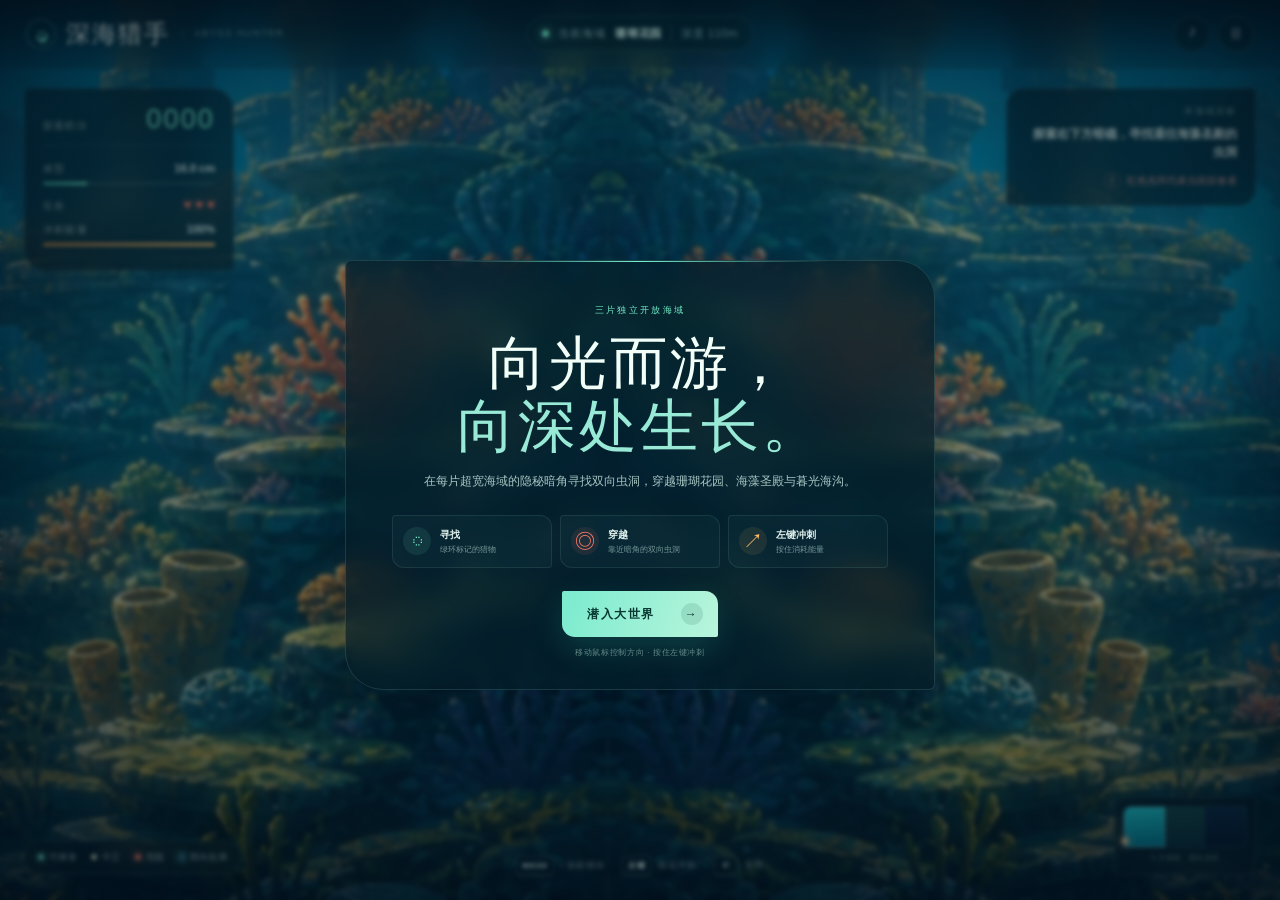
==== commit 8c22624d: "Add files via upload" ====
--- a/fish/index.html
+++ b/fish/index.html
@@ -7,8 +7,8 @@
     <meta name="description" content="深海猎手——在广阔海洋中捕食、成长并避开更强大的猎手。" />
     <link rel="icon" href="./og.png" />
     <title>深海猎手｜向光而生</title>
-    <script type="module" crossorigin src="./assets/index-DStomaM_.js"></script>
-    <link rel="stylesheet" crossorigin href="./assets/index-hnmw4U0z.css">
+    <script type="module" crossorigin src="./assets/index-Cdqq0_q4.js"></script>
+    <link rel="stylesheet" crossorigin href="./assets/index-CY5-hRs0.css">
   </head>
   <body>
     <div id="root"></div>
--- a/fish/assets/index-CY5-hRs0.css
+++ b/fish/assets/index-CY5-hRs0.css
@@ -0,0 +1,2 @@
+/*! tailwindcss v4.2.1 | MIT License | https://tailwindcss.com */
+@layer properties{@supports (((-webkit-hyphens:none)) and (not (margin-trim:inline))) or ((-moz-orient:inline) and (not (color:rgb(from red r g b)))){*,:before,:after{--tw-shadow:0 0 #0000;--tw-shadow-color:initial;--tw-shadow-alpha:100%;--tw-inset-shadow:0 0 #0000;--tw-inset-shadow-color:initial;--tw-inset-shadow-alpha:100%;--tw-ring-color:initial;--tw-ring-shadow:0 0 #0000;--tw-inset-ring-color:initial;--tw-inset-ring-shadow:0 0 #0000;--tw-ring-inset:initial;--tw-ring-offset-width:0px;--tw-ring-offset-color:#fff;--tw-ring-offset-shadow:0 0 #0000;--tw-blur:initial;--tw-brightness:initial;--tw-contrast:initial;--tw-grayscale:initial;--tw-hue-rotate:initial;--tw-invert:initial;--tw-opacity:initial;--tw-saturate:initial;--tw-sepia:initial;--tw-drop-shadow:initial;--tw-drop-shadow-color:initial;--tw-drop-shadow-alpha:100%;--tw-drop-shadow-size:initial}::backdrop{--tw-shadow:0 0 #0000;--tw-shadow-color:initial;--tw-shadow-alpha:100%;--tw-inset-shadow:0 0 #0000;--tw-inset-shadow-color:initial;--tw-inset-shadow-alpha:100%;--tw-ring-color:initial;--tw-ring-shadow:0 0 #0000;--tw-inset-ring-color:initial;--tw-inset-ring-shadow:0 0 #0000;--tw-ring-inset:initial;--tw-ring-offset-width:0px;--tw-ring-offset-color:#fff;--tw-ring-offset-shadow:0 0 #0000;--tw-blur:initial;--tw-brightness:initial;--tw-contrast:initial;--tw-grayscale:initial;--tw-hue-rotate:initial;--tw-invert:initial;--tw-opacity:initial;--tw-saturate:initial;--tw-sepia:initial;--tw-drop-shadow:initial;--tw-drop-shadow-color:initial;--tw-drop-shadow-alpha:100%;--tw-drop-shadow-size:initial}}}@layer theme{:root,:host{--font-sans:ui-sans-serif, system-ui, sans-serif, "Apple Color Emoji", "Segoe UI Emoji", "Segoe UI Symbol", "Noto Color Emoji";--font-mono:ui-monospace, SFMono-Regular, Menlo, Monaco, Consolas, "Liberation Mono", "Courier New", monospace;--spacing:.25rem;--default-transition-duration:.15s;--default-transition-timing-function:cubic-bezier(.4, 0, .2, 1);--default-font-family:var(--font-sans);--default-mono-font-family:var(--font-mono)}}@layer base{*,:after,:before{box-sizing:border-box;border:0 solid;margin:0;padding:0}::backdrop{box-sizing:border-box;border:0 solid;margin:0;padding:0}::-webkit-file-upload-button{box-sizing:border-box;border:0 solid;margin:0;padding:0}::file-selector-button{box-sizing:border-box;border:0 solid;margin:0;padding:0}html,:host{-webkit-text-size-adjust:100%;-moz-tab-size:4;tab-size:4;line-height:1.5;font-family:var(--default-font-family,ui-sans-serif, system-ui, sans-serif, "Apple Color Emoji", "Segoe UI Emoji", "Segoe UI Symbol", "Noto Color Emoji");font-feature-settings:var(--default-font-feature-settings,normal);font-variation-settings:var(--default-font-variation-settings,normal);-webkit-tap-highlight-color:transparent}hr{height:0;color:inherit;border-top-width:1px}abbr:where([title]){-webkit-text-decoration:underline dotted;text-decoration:underline dotted}h1,h2,h3,h4,h5,h6{font-size:inherit;font-weight:inherit}a{color:inherit;-webkit-text-decoration:inherit;-webkit-text-decoration:inherit;-webkit-text-decoration:inherit;-webkit-text-decoration:inherit;text-decoration:inherit}b,strong{font-weight:bolder}code,kbd,samp,pre{font-family:var(--default-mono-font-family,ui-monospace, SFMono-Regular, Menlo, Monaco, Consolas, "Liberation Mono", "Courier New", monospace);font-feature-settings:var(--default-mono-font-feature-settings,normal);font-variation-settings:var(--default-mono-font-variation-settings,normal);font-size:1em}small{font-size:80%}sub,sup{vertical-align:baseline;font-size:75%;line-height:0;position:relative}sub{bottom:-.25em}sup{top:-.5em}table{text-indent:0;border-color:inherit;border-collapse:collapse}:-moz-focusring{outline:auto}progress{vertical-align:baseline}summary{display:list-item}ol,ul,menu{list-style:none}img,svg,video,canvas,audio,iframe,embed,object{vertical-align:middle;display:block}img,video{max-width:100%;height:auto}button,input,select,optgroup,textarea{font:inherit;font-feature-settings:inherit;font-variation-settings:inherit;letter-spacing:inherit;color:inherit;opacity:1;background-color:#0000;border-radius:0}::-webkit-file-upload-button{font:inherit;font-feature-settings:inherit;font-variation-settings:inherit;letter-spacing:inherit;color:inherit;opacity:1;background-color:#0000;border-radius:0}::file-selector-button{font:inherit;font-feature-settings:inherit;font-variation-settings:inherit;letter-spacing:inherit;color:inherit;opacity:1;background-color:#0000;border-radius:0}:where(select:-webkit-any([multiple],[size])) optgroup{font-weight:bolder}:where(select:is([multiple],[size])) optgroup{font-weight:bolder}:where(select:-webkit-any([multiple],[size])) optgroup option{padding-inline-start:20px}:where(select:is([multiple],[size])) optgroup option{padding-inline-start:20px}::-webkit-file-upload-button{margin-inline-end:4px}::file-selector-button{margin-inline-end:4px}::placeholder{opacity:1}@supports (not ((-webkit-appearance:-apple-pay-button))) or (contain-intrinsic-size:1px){::placeholder{color:currentColor}@supports (color:color-mix(in lab, red, red)){::placeholder{color:color-mix(in oklab, currentcolor 50%, transparent)}}}textarea{resize:vertical}::-webkit-search-decoration{-webkit-appearance:none}::-webkit-date-and-time-value{min-height:1lh;text-align:inherit}::-webkit-datetime-edit{display:inline-flex}::-webkit-datetime-edit-fields-wrapper{padding:0}::-webkit-datetime-edit{padding-block-start:0;padding-block-end:0}::-webkit-datetime-edit-year-field{padding-block-start:0;padding-block-end:0}::-webkit-datetime-edit-month-field{padding-block-start:0;padding-block-end:0}::-webkit-datetime-edit-day-field{padding-block-start:0;padding-block-end:0}::-webkit-datetime-edit-hour-field{padding-block-start:0;padding-block-end:0}::-webkit-datetime-edit-minute-field{padding-block-start:0;padding-block-end:0}::-webkit-datetime-edit-second-field{padding-block-start:0;padding-block-end:0}::-webkit-datetime-edit-millisecond-field{padding-block-start:0;padding-block-end:0}::-webkit-datetime-edit-meridiem-field{padding-block-start:0;padding-block-end:0}::-webkit-calendar-picker-indicator{line-height:1}:-moz-ui-invalid{box-shadow:none}button{-webkit-appearance:button;appearance:button}input:where([type=button],[type=reset],[type=submit]){-webkit-appearance:button;appearance:button}::-webkit-file-upload-button{-webkit-appearance:button;appearance:button}::file-selector-button{-webkit-appearance:button;appearance:button}::-webkit-inner-spin-button{height:auto}::-webkit-outer-spin-button{height:auto}[hidden]:where(:not([hidden=until-found])){display:none!important}}@layer components;@layer utilities{.visible{visibility:visible}.relative{position:relative}.start:not(:-webkit-any(:lang(ae),:lang(ar),:lang(arc),:lang(bcc),:lang(bqi),:lang(ckb),:lang(dv),:lang(fa),:lang(glk),:lang(he),:lang(ku),:lang(mzn),:lang(nqo),:lang(pnb),:lang(ps),:lang(sd),:lang(ug),:lang(ur),:lang(yi))){left:var(--spacing)}.start:not(:is(:lang(ae),:lang(ar),:lang(arc),:lang(bcc),:lang(bqi),:lang(ckb),:lang(dv),:lang(fa),:lang(glk),:lang(he),:lang(ku),:lang(mzn),:lang(nqo),:lang(pnb),:lang(ps),:lang(sd),:lang(ug),:lang(ur),:lang(yi))){left:var(--spacing)}.start:-webkit-any(:lang(ae),:lang(ar),:lang(arc),:lang(bcc),:lang(bqi),:lang(ckb),:lang(dv),:lang(fa),:lang(glk),:lang(he),:lang(ku),:lang(mzn),:lang(nqo),:lang(pnb),:lang(ps),:lang(sd),:lang(ug),:lang(ur),:lang(yi)){right:var(--spacing)}.start:is(:lang(ae),:lang(ar),:lang(arc),:lang(bcc),:lang(bqi),:lang(ckb),:lang(dv),:lang(fa),:lang(glk),:lang(he),:lang(ku),:lang(mzn),:lang(nqo),:lang(pnb),:lang(ps),:lang(sd),:lang(ug),:lang(ur),:lang(yi)){right:var(--spacing)}.table{display:table}.resize{resize:both}.ring{--tw-ring-shadow:var(--tw-ring-inset,) 0 0 0 calc(1px + var(--tw-ring-offset-width)) var(--tw-ring-color,currentcolor);box-shadow:var(--tw-inset-shadow), var(--tw-inset-ring-shadow), var(--tw-ring-offset-shadow), var(--tw-ring-shadow), var(--tw-shadow)}.filter{filter:var(--tw-blur,) var(--tw-brightness,) var(--tw-contrast,) var(--tw-grayscale,) var(--tw-hue-rotate,) var(--tw-invert,) var(--tw-saturate,) var(--tw-sepia,) var(--tw-drop-shadow,)}.transition{transition-property:color,background-color,border-color,outline-color,text-decoration-color,fill,stroke,--tw-gradient-from,--tw-gradient-via,--tw-gradient-to,opacity,box-shadow,transform,translate,scale,rotate,filter,-webkit-backdrop-filter,backdrop-filter,display,content-visibility,overlay,pointer-events;transition-timing-function:var(--tw-ease,var(--default-transition-timing-function));transition-duration:var(--tw-duration,var(--default-transition-duration))}}:root{--ink:#f1fff8;--muted:#a6c7c5;--mint:#76f0cb;--coral:#ff7e69;--gold:#ffbf67;--glass:#041b26a3}*{box-sizing:border-box}html,body{min-height:100%;color:var(--ink);font-family:var(--font-body), sans-serif;background:#041521;margin:0;overflow:hidden}button{font:inherit}.game-shell{isolation:isolate;background:#06283b;width:100vw;height:100dvh;min-height:540px;position:relative;overflow:hidden}.game-shell:after{content:"";z-index:1;pointer-events:none;background:linear-gradient(#020d1857,#0000 22% 72%,#020b1657);position:absolute;top:0;bottom:0;left:0;right:0;box-shadow:inset 0 0 140px #000812b8}.game-canvas{z-index:0;touch-action:none;cursor:crosshair;width:100%;height:100%;position:absolute;top:0;bottom:0;left:0;right:0}.topbar{z-index:5;-webkit-backdrop-filter:blur(10px);backdrop-filter:blur(10px);background:linear-gradient(#02131eb8,#02131e24);border-bottom:1px solid #a4f0de1f;grid-template-columns:1fr auto 1fr;align-items:center;height:68px;padding:0 26px;display:grid;position:absolute;top:0;left:0;right:0}.brand{font-family:var(--font-display), sans-serif;letter-spacing:.08em;align-items:center;gap:10px;font-size:24px;display:flex}.brand-mark{width:30px;height:30px;color:var(--mint);border:1px solid #76f0cb61;border-radius:50%;place-items:center;display:grid;transform:rotate(-16deg)}.brand small{color:#729c9e;font:500 9px/1 var(--font-body);letter-spacing:.18em;border-left:1px solid #acecde2e;margin-left:2px;padding-left:12px}.zone-pill{color:#8db3b3;letter-spacing:.1em;background:#04222c73;border:1px solid #9fe7d724;border-radius:999px;align-items:center;gap:9px;padding:8px 14px;font-size:11px;display:flex}.zone-pill i{background:var(--mint);width:7px;height:7px;box-shadow:0 0 12px var(--mint);border-radius:50%}.zone-pill strong{color:#d9f7ec;letter-spacing:.06em;font-weight:600}.zone-pill em{color:#78aaa9;letter-spacing:.06em;border-left:1px solid #9fe7d72e;padding-left:9px;font-style:normal}.top-actions{justify-self:end;gap:8px;display:flex}.icon-button{color:#cce4df;cursor:pointer;background:#05232e8f;border:1px solid #aae8dd26;border-radius:50%;place-items:center;width:36px;height:36px;transition:all .2s;display:grid;position:relative}.icon-button:hover{color:#fff;border-color:#76f0cb80;transform:translateY(-1px)}.icon-button .slash{background:var(--coral);width:18px;height:1px;position:absolute;transform:rotate(-45deg)}.glass{background:var(--glass);-webkit-backdrop-filter:blur(14px);backdrop-filter:blur(14px);border:1px solid #a6e6da24;box-shadow:0 16px 48px #0008102e}.stats-panel{z-index:4;border-radius:5px 22px;width:210px;padding:17px 18px 16px;position:absolute;top:88px;left:24px}.score-row{border-bottom:1px solid #a5e5d71f;justify-content:space-between;align-items:end;margin-bottom:10px;padding-bottom:12px;display:flex}.score-row span,.stat-line span{color:#9bb9b8;letter-spacing:.12em;font-size:10px}.score-row strong{color:var(--mint);font:400 27px/1 var(--font-display);letter-spacing:.08em}.stat-line{justify-content:space-between;align-items:center;min-height:24px;display:flex}.stat-line b{color:#e6faf3;font-size:11px;font-weight:600}.size-track,.energy-track{background:#b2e1d81f;border-radius:3px;height:3px;margin:2px 0 8px;position:relative;overflow:hidden}.size-track i,.energy-track i{background:linear-gradient(90deg, #3cbfac, var(--mint));height:100%;transition:width .25s;display:block;box-shadow:0 0 9px #76f0cb80}.energy-track i{background:linear-gradient(90deg, #d7944e, var(--gold))}.hearts{gap:4px;display:flex}.heart{color:#add2cd33;font-size:13px;font-style:normal}.heart.full{color:var(--coral);text-shadow:0 0 8px #ff7e6980}.mission-panel{z-index:4;text-align:right;border-radius:18px 5px;width:250px;padding:16px 18px;position:absolute;top:88px;right:24px}.eyebrow{color:#79aaa9;letter-spacing:.18em;text-transform:uppercase;font-size:9px;display:block}.mission-panel strong{color:#e0f5ee;margin:6px 0 12px;font-size:12px;font-weight:600;display:block}.danger-note{color:#e7a295;justify-content:flex-end;align-items:center;gap:7px;font-size:10px;display:flex}.danger-note i{border:1px solid #ff7e696b;border-radius:50%;place-items:center;width:16px;height:16px;font-style:normal;font-weight:700;display:grid}.legend{z-index:4;color:#a8c4c1;letter-spacing:.04em;border-radius:999px;gap:14px;padding:9px 13px;font-size:9px;display:flex;position:absolute;bottom:26px;left:24px}.legend span{align-items:center;gap:5px;display:flex}.dot{border-radius:50%;width:6px;height:6px}.dot.edible{background:var(--mint);box-shadow:0 0 7px var(--mint)}.dot.neutral{background:#d5e0c4}.dot.danger{background:var(--coral);box-shadow:0 0 7px var(--coral)}.dot.portal{background:#07152d;border:1px solid #73e8ff;box-shadow:0 0 8px #5de8e0}.controls-hint{z-index:4;color:#bfdad59e;letter-spacing:.05em;gap:18px;font-size:9px;display:flex;position:absolute;bottom:24px;left:50%;transform:translate(-50%)}.controls-hint span{white-space:nowrap}.world-map{z-index:4;border-radius:13px 4px;width:142px;height:78px;padding:8px;position:absolute;bottom:25px;right:24px}.map-biomes{background:#062238;border:1px solid #b8eee026;border-radius:8px 3px;width:100%;height:42px;display:flex;position:relative;overflow:hidden}.map-biomes i{opacity:.5;flex:1;transition:opacity .25s,filter .25s}.map-biomes i.active{opacity:1;filter:saturate(1.3)brightness(1.12);box-shadow:inset 0 0 0 1px #cffff459}.map-coral{background:linear-gradient(#3bbfc1,#187384)}.map-kelp{background:linear-gradient(#287f68,#12444c)}.map-trench{background:linear-gradient(#123e62,#07172f)}.map-player{z-index:2;background:var(--gold);width:7px;height:7px;box-shadow:0 0 9px var(--gold);border:1px solid #fff;border-radius:50%;margin:5px 0 0 4px;transition:left .25s,top .25s;position:absolute;transform:translate(-50%,-50%)}.world-map small{color:#789c9b;letter-spacing:.09em;text-align:center;margin-top:5px;font-size:7px;display:block}kbd{color:#d5e7e2;min-width:24px;height:20px;font:600 8px var(--font-body);background:#02141d6b;border:1px solid #b9e4db33;border-bottom-width:2px;border-radius:4px;place-items:center;margin-right:4px;padding:0 5px;display:inline-grid}.combo{z-index:4;text-shadow:0 4px 18px #0006;align-items:baseline;gap:7px;animation:.25s both combo-pop;display:flex;position:absolute;top:22%;left:50%;transform:translate(-50%)}.combo span{color:#d8eee7;letter-spacing:.18em;font-size:11px}.combo strong{color:var(--gold);font:400 30px var(--font-display)}@keyframes combo-pop{0%{opacity:0;transform:translate(-50%)scale(.8)}}.touch-boost{z-index:6;color:#ffe4bc;-webkit-backdrop-filter:blur(10px);backdrop-filter:blur(10px);touch-action:none;background:#5f3f1f57;border:1px solid #ffbf6757;border-radius:50%;width:70px;height:70px;font-size:9px;display:none;position:absolute;bottom:26px;right:22px}.touch-boost span{font-size:22px;display:block}.modal-wrap{z-index:10;place-items:center;padding:80px 20px 30px;display:grid;position:absolute;top:0;bottom:0;left:0;right:0}.modal-backdrop{-webkit-backdrop-filter:blur(2px);backdrop-filter:blur(2px);background:radial-gradient(circle at 50% 44%,#05323c38,#020c17a3);position:absolute;top:0;bottom:0;left:0;right:0}.game-modal{text-align:center;border-radius:6px 38px;width:min(590px,92vw);padding:35px 46px 30px;position:relative;overflow:hidden}.game-modal:before{content:"";background:linear-gradient(90deg, transparent, var(--mint), transparent);height:1px;position:absolute;top:0;left:18%;right:18%}.modal-kicker{color:var(--mint);letter-spacing:.26em;font-size:9px}.game-modal h1{font:400 clamp(36px, 5vw, 58px)/1.08 var(--font-display);letter-spacing:.05em;margin:12px 0 14px}.game-modal h1 em{color:#98ead6;font-style:normal;display:block}.game-modal>p{color:#a8c6c3;max-width:470px;margin:0 auto 22px;font-size:12px;line-height:1.8}.rule-cards{text-align:left;grid-template-columns:repeat(3,1fr);gap:8px;margin-bottom:23px;display:grid}.rule-cards>div{background:#78d6c109;border:1px solid #aae6da1a;border-radius:4px 12px;align-items:center;gap:9px;padding:11px 10px;display:flex}.rule-icon{width:28px;height:28px;font:400 20px var(--font-display);border-radius:50%;flex:none;place-items:center;display:grid}.rule-icon.mint{color:var(--mint);background:#76f0cb17}.rule-icon.coral{color:var(--coral);background:#ff7e6917}.rule-icon.gold{color:var(--gold);background:#ffbf6717}.rule-cards b,.rule-cards small{display:block}.rule-cards b{color:#e3f4ef;font-size:10px}.rule-cards small{color:#769a99;white-space:nowrap;margin-top:2px;font-size:8px}.primary-button{color:#07352f;letter-spacing:.12em;cursor:pointer;background:linear-gradient(110deg,#7aebce,#b9f5dc);border:0;border-radius:2px 13px;align-items:center;gap:26px;padding:12px 15px 12px 25px;font-size:12px;font-weight:700;transition:all .2s;display:inline-flex;box-shadow:0 12px 30px #3fd3b02e}.primary-button:hover{transform:translateY(-2px);box-shadow:0 15px 34px #3fd3b04d}.primary-button span{background:#033f341f;border-radius:50%;place-items:center;width:22px;height:22px;display:grid}.primary-button:disabled{cursor:wait;opacity:.58;filter:saturate(.55);transform:none}.enter-tip{color:#668b89;letter-spacing:.08em;margin-top:10px;font-size:8px;display:block}@media (max-width:760px){.topbar{grid-template-columns:1fr auto;height:58px;padding:0 14px}.zone-pill{display:none}.brand{font-size:20px}.brand small{display:none}.stats-panel{width:174px;padding:12px 14px;top:72px;left:12px}.score-row{margin-bottom:6px;padding-bottom:8px}.score-row strong{font-size:22px}.mission-panel{width:170px;padding:12px;top:72px;right:12px}.mission-panel strong{font-size:10px}.legend,.controls-hint{display:none}.world-map{width:116px;bottom:26px;right:12px}.touch-boost{display:block;right:142px}.game-modal{padding:28px 20px 24px}.rule-cards{grid-template-columns:1fr;gap:5px}.rule-cards>div{padding:8px 10px}.game-modal h1{font-size:38px}}@media (max-width:480px){.mission-panel{width:166px;top:auto;bottom:104px;right:12px}.game-modal>p{font-size:11px}.modal-kicker{letter-spacing:.12em}}@media (prefers-reduced-motion:reduce){*,:before,:after{transition-duration:.01ms!important;animation-duration:.01ms!important}}@property --tw-shadow{syntax:"*";inherits:false;initial-value:0 0 #0000}@property --tw-shadow-color{syntax:"*";inherits:false}@property --tw-shadow-alpha{syntax:"<percentage>";inherits:false;initial-value:100%}@property --tw-inset-shadow{syntax:"*";inherits:false;initial-value:0 0 #0000}@property --tw-inset-shadow-color{syntax:"*";inherits:false}@property --tw-inset-shadow-alpha{syntax:"<percentage>";inherits:false;initial-value:100%}@property --tw-ring-color{syntax:"*";inherits:false}@property --tw-ring-shadow{syntax:"*";inherits:false;initial-value:0 0 #0000}@property --tw-inset-ring-color{syntax:"*";inherits:false}@property --tw-inset-ring-shadow{syntax:"*";inherits:false;initial-value:0 0 #0000}@property --tw-ring-inset{syntax:"*";inherits:false}@property --tw-ring-offset-width{syntax:"<length>";inherits:false;initial-value:0}@property --tw-ring-offset-color{syntax:"*";inherits:false;initial-value:#fff}@property --tw-ring-offset-shadow{syntax:"*";inherits:false;initial-value:0 0 #0000}@property --tw-blur{syntax:"*";inherits:false}@property --tw-brightness{syntax:"*";inherits:false}@property --tw-contrast{syntax:"*";inherits:false}@property --tw-grayscale{syntax:"*";inherits:false}@property --tw-hue-rotate{syntax:"*";inherits:false}@property --tw-invert{syntax:"*";inherits:false}@property --tw-opacity{syntax:"*";inherits:false}@property --tw-saturate{syntax:"*";inherits:false}@property --tw-sepia{syntax:"*";inherits:false}@property --tw-drop-shadow{syntax:"*";inherits:false}@property --tw-drop-shadow-color{syntax:"*";inherits:false}@property --tw-drop-shadow-alpha{syntax:"<percentage>";inherits:false;initial-value:100%}@property --tw-drop-shadow-size{syntax:"*";inherits:false}
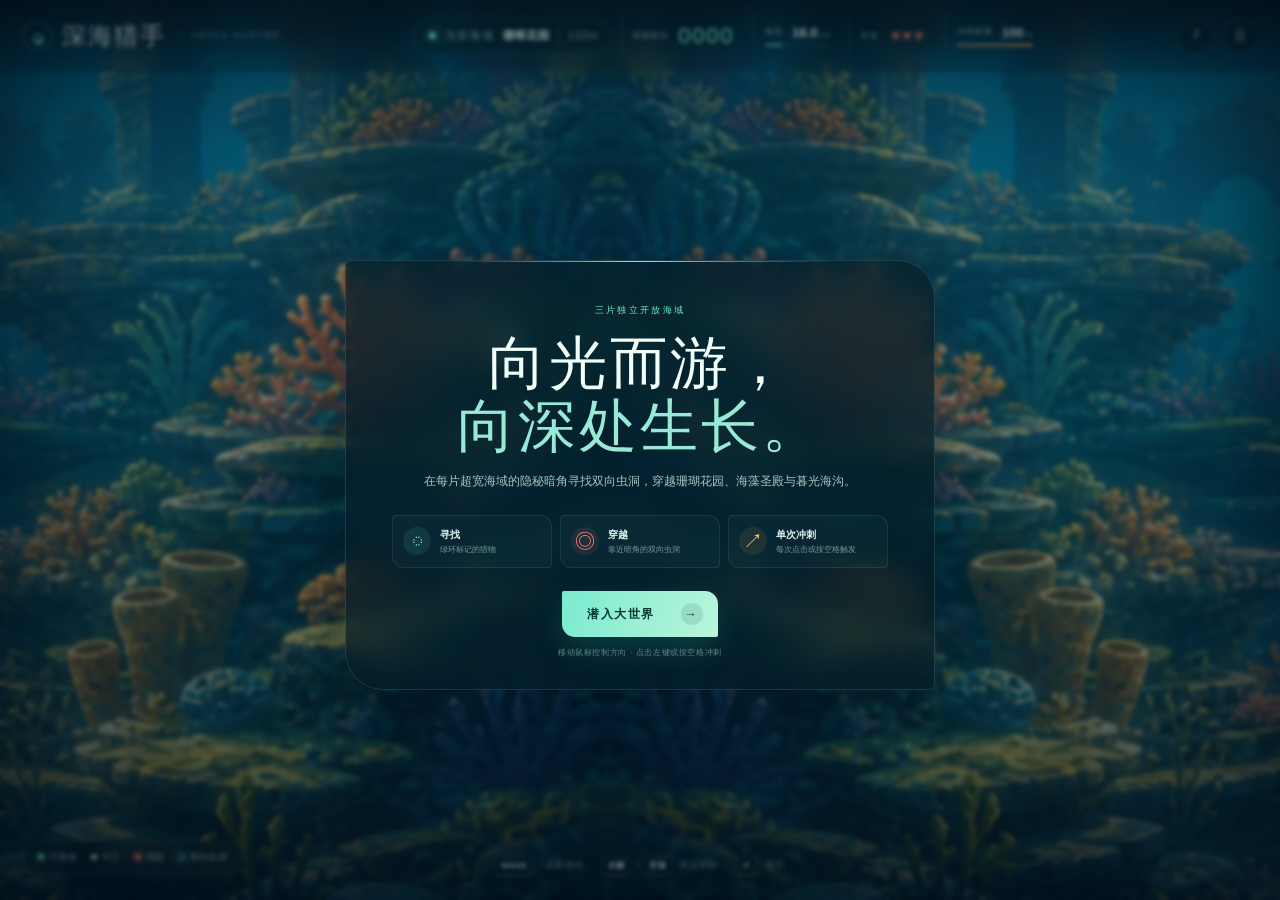
==== commit 3510eaa2: "Add files via upload" ====
--- a/fish/index.html
+++ b/fish/index.html
@@ -7,8 +7,8 @@
     <meta name="description" content="深海猎手——在广阔海洋中捕食、成长并避开更强大的猎手。" />
     <link rel="icon" href="./og.png" />
     <title>深海猎手｜向光而生</title>
-    <script type="module" crossorigin src="./assets/index-Cdqq0_q4.js"></script>
-    <link rel="stylesheet" crossorigin href="./assets/index-CY5-hRs0.css">
+    <script type="module" crossorigin src="./assets/index-gE2BKqLG.js"></script>
+    <link rel="stylesheet" crossorigin href="./assets/index-_7EoPj5u.css">
   </head>
   <body>
     <div id="root"></div>
--- a/fish/assets/index-_7EoPj5u.css
+++ b/fish/assets/index-_7EoPj5u.css
@@ -0,0 +1,2 @@
+/*! tailwindcss v4.2.1 | MIT License | https://tailwindcss.com */
+@layer properties{@supports (((-webkit-hyphens:none)) and (not (margin-trim:inline))) or ((-moz-orient:inline) and (not (color:rgb(from red r g b)))){*,:before,:after{--tw-shadow:0 0 #0000;--tw-shadow-color:initial;--tw-shadow-alpha:100%;--tw-inset-shadow:0 0 #0000;--tw-inset-shadow-color:initial;--tw-inset-shadow-alpha:100%;--tw-ring-color:initial;--tw-ring-shadow:0 0 #0000;--tw-inset-ring-color:initial;--tw-inset-ring-shadow:0 0 #0000;--tw-ring-inset:initial;--tw-ring-offset-width:0px;--tw-ring-offset-color:#fff;--tw-ring-offset-shadow:0 0 #0000}::backdrop{--tw-shadow:0 0 #0000;--tw-shadow-color:initial;--tw-shadow-alpha:100%;--tw-inset-shadow:0 0 #0000;--tw-inset-shadow-color:initial;--tw-inset-shadow-alpha:100%;--tw-ring-color:initial;--tw-ring-shadow:0 0 #0000;--tw-inset-ring-color:initial;--tw-inset-ring-shadow:0 0 #0000;--tw-ring-inset:initial;--tw-ring-offset-width:0px;--tw-ring-offset-color:#fff;--tw-ring-offset-shadow:0 0 #0000}}}@layer theme{:root,:host{--font-sans:ui-sans-serif, system-ui, sans-serif, "Apple Color Emoji", "Segoe UI Emoji", "Segoe UI Symbol", "Noto Color Emoji";--font-mono:ui-monospace, SFMono-Regular, Menlo, Monaco, Consolas, "Liberation Mono", "Courier New", monospace;--spacing:.25rem;--default-transition-duration:.15s;--default-transition-timing-function:cubic-bezier(.4, 0, .2, 1);--default-font-family:var(--font-sans);--default-mono-font-family:var(--font-mono)}}@layer base{*,:after,:before{box-sizing:border-box;border:0 solid;margin:0;padding:0}::backdrop{box-sizing:border-box;border:0 solid;margin:0;padding:0}::-webkit-file-upload-button{box-sizing:border-box;border:0 solid;margin:0;padding:0}::file-selector-button{box-sizing:border-box;border:0 solid;margin:0;padding:0}html,:host{-webkit-text-size-adjust:100%;-moz-tab-size:4;tab-size:4;line-height:1.5;font-family:var(--default-font-family,ui-sans-serif, system-ui, sans-serif, "Apple Color Emoji", "Segoe UI Emoji", "Segoe UI Symbol", "Noto Color Emoji");font-feature-settings:var(--default-font-feature-settings,normal);font-variation-settings:var(--default-font-variation-settings,normal);-webkit-tap-highlight-color:transparent}hr{height:0;color:inherit;border-top-width:1px}abbr:where([title]){-webkit-text-decoration:underline dotted;text-decoration:underline dotted}h1,h2,h3,h4,h5,h6{font-size:inherit;font-weight:inherit}a{color:inherit;-webkit-text-decoration:inherit;-webkit-text-decoration:inherit;-webkit-text-decoration:inherit;-webkit-text-decoration:inherit;text-decoration:inherit}b,strong{font-weight:bolder}code,kbd,samp,pre{font-family:var(--default-mono-font-family,ui-monospace, SFMono-Regular, Menlo, Monaco, Consolas, "Liberation Mono", "Courier New", monospace);font-feature-settings:var(--default-mono-font-feature-settings,normal);font-variation-settings:var(--default-mono-font-variation-settings,normal);font-size:1em}small{font-size:80%}sub,sup{vertical-align:baseline;font-size:75%;line-height:0;position:relative}sub{bottom:-.25em}sup{top:-.5em}table{text-indent:0;border-color:inherit;border-collapse:collapse}:-moz-focusring{outline:auto}progress{vertical-align:baseline}summary{display:list-item}ol,ul,menu{list-style:none}img,svg,video,canvas,audio,iframe,embed,object{vertical-align:middle;display:block}img,video{max-width:100%;height:auto}button,input,select,optgroup,textarea{font:inherit;font-feature-settings:inherit;font-variation-settings:inherit;letter-spacing:inherit;color:inherit;opacity:1;background-color:#0000;border-radius:0}::-webkit-file-upload-button{font:inherit;font-feature-settings:inherit;font-variation-settings:inherit;letter-spacing:inherit;color:inherit;opacity:1;background-color:#0000;border-radius:0}::file-selector-button{font:inherit;font-feature-settings:inherit;font-variation-settings:inherit;letter-spacing:inherit;color:inherit;opacity:1;background-color:#0000;border-radius:0}:where(select:-webkit-any([multiple],[size])) optgroup{font-weight:bolder}:where(select:is([multiple],[size])) optgroup{font-weight:bolder}:where(select:-webkit-any([multiple],[size])) optgroup option{padding-inline-start:20px}:where(select:is([multiple],[size])) optgroup option{padding-inline-start:20px}::-webkit-file-upload-button{margin-inline-end:4px}::file-selector-button{margin-inline-end:4px}::placeholder{opacity:1}@supports (not ((-webkit-appearance:-apple-pay-button))) or (contain-intrinsic-size:1px){::placeholder{color:currentColor}@supports (color:color-mix(in lab, red, red)){::placeholder{color:color-mix(in oklab, currentcolor 50%, transparent)}}}textarea{resize:vertical}::-webkit-search-decoration{-webkit-appearance:none}::-webkit-date-and-time-value{min-height:1lh;text-align:inherit}::-webkit-datetime-edit{display:inline-flex}::-webkit-datetime-edit-fields-wrapper{padding:0}::-webkit-datetime-edit{padding-block-start:0;padding-block-end:0}::-webkit-datetime-edit-year-field{padding-block-start:0;padding-block-end:0}::-webkit-datetime-edit-month-field{padding-block-start:0;padding-block-end:0}::-webkit-datetime-edit-day-field{padding-block-start:0;padding-block-end:0}::-webkit-datetime-edit-hour-field{padding-block-start:0;padding-block-end:0}::-webkit-datetime-edit-minute-field{padding-block-start:0;padding-block-end:0}::-webkit-datetime-edit-second-field{padding-block-start:0;padding-block-end:0}::-webkit-datetime-edit-millisecond-field{padding-block-start:0;padding-block-end:0}::-webkit-datetime-edit-meridiem-field{padding-block-start:0;padding-block-end:0}::-webkit-calendar-picker-indicator{line-height:1}:-moz-ui-invalid{box-shadow:none}button{-webkit-appearance:button;appearance:button}input:where([type=button],[type=reset],[type=submit]){-webkit-appearance:button;appearance:button}::-webkit-file-upload-button{-webkit-appearance:button;appearance:button}::file-selector-button{-webkit-appearance:button;appearance:button}::-webkit-inner-spin-button{height:auto}::-webkit-outer-spin-button{height:auto}[hidden]:where(:not([hidden=until-found])){display:none!important}}@layer components;@layer utilities{.visible{visibility:visible}.relative{position:relative}.start:not(:-webkit-any(:lang(ae),:lang(ar),:lang(arc),:lang(bcc),:lang(bqi),:lang(ckb),:lang(dv),:lang(fa),:lang(glk),:lang(he),:lang(ku),:lang(mzn),:lang(nqo),:lang(pnb),:lang(ps),:lang(sd),:lang(ug),:lang(ur),:lang(yi))){left:var(--spacing)}.start:not(:is(:lang(ae),:lang(ar),:lang(arc),:lang(bcc),:lang(bqi),:lang(ckb),:lang(dv),:lang(fa),:lang(glk),:lang(he),:lang(ku),:lang(mzn),:lang(nqo),:lang(pnb),:lang(ps),:lang(sd),:lang(ug),:lang(ur),:lang(yi))){left:var(--spacing)}.start:-webkit-any(:lang(ae),:lang(ar),:lang(arc),:lang(bcc),:lang(bqi),:lang(ckb),:lang(dv),:lang(fa),:lang(glk),:lang(he),:lang(ku),:lang(mzn),:lang(nqo),:lang(pnb),:lang(ps),:lang(sd),:lang(ug),:lang(ur),:lang(yi)){right:var(--spacing)}.start:is(:lang(ae),:lang(ar),:lang(arc),:lang(bcc),:lang(bqi),:lang(ckb),:lang(dv),:lang(fa),:lang(glk),:lang(he),:lang(ku),:lang(mzn),:lang(nqo),:lang(pnb),:lang(ps),:lang(sd),:lang(ug),:lang(ur),:lang(yi)){right:var(--spacing)}.grid{display:grid}.table{display:table}.resize{resize:both}.ring{--tw-ring-shadow:var(--tw-ring-inset,) 0 0 0 calc(1px + var(--tw-ring-offset-width)) var(--tw-ring-color,currentcolor);box-shadow:var(--tw-inset-shadow), var(--tw-inset-ring-shadow), var(--tw-ring-offset-shadow), var(--tw-ring-shadow), var(--tw-shadow)}.transition{transition-property:color,background-color,border-color,outline-color,text-decoration-color,fill,stroke,--tw-gradient-from,--tw-gradient-via,--tw-gradient-to,opacity,box-shadow,transform,translate,scale,rotate,filter,-webkit-backdrop-filter,backdrop-filter,display,content-visibility,overlay,pointer-events;transition-timing-function:var(--tw-ease,var(--default-transition-timing-function));transition-duration:var(--tw-duration,var(--default-transition-duration))}}:root{--ink:#f1fff8;--muted:#a6c7c5;--mint:#76f0cb;--coral:#ff7e69;--gold:#ffbf67;--glass:#041b26a3}*{box-sizing:border-box}html,body{min-height:100%;color:var(--ink);font-family:var(--font-body), sans-serif;background:#041521;margin:0;overflow:hidden}button{font:inherit}.game-shell{isolation:isolate;background:#06283b;width:100vw;height:100dvh;min-height:540px;position:relative;overflow:hidden}.game-shell:after{content:"";z-index:1;pointer-events:none;background:linear-gradient(#020d1857,#0000 22% 72%,#020b1657);position:absolute;top:0;bottom:0;left:0;right:0;box-shadow:inset 0 0 140px #000812b8}.game-canvas{z-index:0;touch-action:none;cursor:crosshair;width:100%;height:100%;position:absolute;top:0;bottom:0;left:0;right:0}.topbar{z-index:5;-webkit-backdrop-filter:blur(10px);backdrop-filter:blur(10px);background:linear-gradient(#02131ed1,#02131e33);border-bottom:1px solid #a4f0de1f;grid-template-columns:auto minmax(0,1fr) auto;align-items:center;gap:18px;height:72px;padding:0 22px;display:grid;position:absolute;top:0;left:0;right:0}.brand{font-family:var(--font-display), sans-serif;letter-spacing:.08em;align-items:center;gap:10px;font-size:24px;display:flex}.brand-mark{width:30px;height:30px;color:var(--mint);border:1px solid #76f0cb61;border-radius:50%;place-items:center;display:grid;transform:rotate(-16deg)}.brand small{color:#729c9e;font:500 9px/1 var(--font-body);letter-spacing:.18em;border-left:1px solid #acecde2e;margin-left:2px;padding-left:12px}.zone-pill{color:#8db3b3;letter-spacing:.1em;background:#04222c73;border:1px solid #9fe7d724;border-radius:999px;align-items:center;gap:9px;padding:8px 14px;font-size:11px;display:flex}.zone-pill i{background:var(--mint);width:7px;height:7px;box-shadow:0 0 12px var(--mint);border-radius:50%}.zone-pill strong{color:#d9f7ec;letter-spacing:.06em;font-weight:600}.zone-pill em{color:#78aaa9;letter-spacing:.06em;border-left:1px solid #9fe7d72e;padding-left:9px;font-style:normal}.top-status{justify-content:center;justify-self:center;align-items:center;gap:8px;min-width:0;display:flex}.top-metric{color:#93b5b3;border-left:1px solid #9fe7d724;grid-template-columns:auto auto;align-content:center;align-items:center;column-gap:9px;min-width:88px;height:42px;padding:6px 11px;display:grid;position:relative}.top-metric>span{letter-spacing:.12em;white-space:nowrap;font-size:8px}.top-metric>strong{color:#e7faf4;font:600 13px/1 var(--font-body);white-space:nowrap}.top-metric>strong small{color:#729c9d;margin-left:2px;font-size:8px;font-weight:500}.score-metric strong{color:var(--mint);font:400 22px/1 var(--font-display);letter-spacing:.08em}.metric-track{background:#b2e1d81f;border-radius:2px;grid-column:1/-1;width:100%;height:2px;margin-top:5px;overflow:hidden}.metric-track i{background:linear-gradient(90deg, #3cbfac, var(--mint));height:100%;transition:width .25s;display:block}.metric-track.energy i{background:linear-gradient(90deg, #d7944e, var(--gold))}.top-actions{justify-self:end;gap:8px;display:flex}.icon-button{color:#cce4df;cursor:pointer;background:#05232e8f;border:1px solid #aae8dd26;border-radius:50%;place-items:center;width:36px;height:36px;transition:all .2s;display:grid;position:relative}.icon-button:hover{color:#fff;border-color:#76f0cb80;transform:translateY(-1px)}.icon-button .slash{background:var(--coral);width:18px;height:1px;position:absolute;transform:rotate(-45deg)}.glass{background:var(--glass);-webkit-backdrop-filter:blur(14px);backdrop-filter:blur(14px);border:1px solid #a6e6da24;box-shadow:0 16px 48px #0008102e}.hearts{gap:4px;display:flex}.heart{color:#add2cd33;font-size:13px;font-style:normal}.heart.full{color:var(--coral);text-shadow:0 0 8px #ff7e6980}.legend{z-index:4;color:#a8c4c1;letter-spacing:.04em;border-radius:999px;gap:14px;padding:9px 13px;font-size:9px;display:flex;position:absolute;bottom:26px;left:24px}.legend span{align-items:center;gap:5px;display:flex}.dot{border-radius:50%;width:6px;height:6px}.dot.edible{background:var(--mint);box-shadow:0 0 7px var(--mint)}.dot.neutral{background:#d5e0c4}.dot.danger{background:var(--coral);box-shadow:0 0 7px var(--coral)}.dot.portal{background:#07152d;border:1px solid #73e8ff;box-shadow:0 0 8px #5de8e0}.controls-hint{z-index:4;color:#bfdad59e;letter-spacing:.05em;gap:18px;font-size:9px;display:flex;position:absolute;bottom:24px;left:50%;transform:translate(-50%)}.controls-hint span{white-space:nowrap}kbd{color:#d5e7e2;min-width:24px;height:20px;font:600 8px var(--font-body);background:#02141d6b;border:1px solid #b9e4db33;border-bottom-width:2px;border-radius:4px;place-items:center;margin-right:4px;padding:0 5px;display:inline-grid}.combo{z-index:4;text-shadow:0 4px 18px #0006;align-items:baseline;gap:7px;animation:.25s both combo-pop;display:flex;position:absolute;top:22%;left:50%;transform:translate(-50%)}.combo span{color:#d8eee7;letter-spacing:.18em;font-size:11px}.combo strong{color:var(--gold);font:400 30px var(--font-display)}@keyframes combo-pop{0%{opacity:0;transform:translate(-50%)scale(.8)}}.touch-boost{z-index:6;color:#ffe4bc;-webkit-backdrop-filter:blur(10px);backdrop-filter:blur(10px);touch-action:none;background:#5f3f1f57;border:1px solid #ffbf6757;border-radius:50%;width:70px;height:70px;font-size:9px;display:none;position:absolute;bottom:26px;right:22px}.touch-boost span{font-size:22px;display:block}.modal-wrap{z-index:10;place-items:center;padding:80px 20px 30px;display:grid;position:absolute;top:0;bottom:0;left:0;right:0}.modal-backdrop{-webkit-backdrop-filter:blur(2px);backdrop-filter:blur(2px);background:radial-gradient(circle at 50% 44%,#05323c38,#020c17a3);position:absolute;top:0;bottom:0;left:0;right:0}.game-modal{text-align:center;border-radius:6px 38px;width:min(590px,92vw);padding:35px 46px 30px;position:relative;overflow:hidden}.game-modal:before{content:"";background:linear-gradient(90deg, transparent, var(--mint), transparent);height:1px;position:absolute;top:0;left:18%;right:18%}.modal-kicker{color:var(--mint);letter-spacing:.26em;font-size:9px}.game-modal h1{font:400 clamp(36px, 5vw, 58px)/1.08 var(--font-display);letter-spacing:.05em;margin:12px 0 14px}.game-modal h1 em{color:#98ead6;font-style:normal;display:block}.game-modal>p{color:#a8c6c3;max-width:470px;margin:0 auto 22px;font-size:12px;line-height:1.8}.rule-cards{text-align:left;grid-template-columns:repeat(3,1fr);gap:8px;margin-bottom:23px;display:grid}.rule-cards>div{background:#78d6c109;border:1px solid #aae6da1a;border-radius:4px 12px;align-items:center;gap:9px;padding:11px 10px;display:flex}.rule-icon{width:28px;height:28px;font:400 20px var(--font-display);border-radius:50%;flex:none;place-items:center;display:grid}.rule-icon.mint{color:var(--mint);background:#76f0cb17}.rule-icon.coral{color:var(--coral);background:#ff7e6917}.rule-icon.gold{color:var(--gold);background:#ffbf6717}.rule-cards b,.rule-cards small{display:block}.rule-cards b{color:#e3f4ef;font-size:10px}.rule-cards small{color:#769a99;white-space:nowrap;margin-top:2px;font-size:8px}.primary-button{color:#07352f;letter-spacing:.12em;cursor:pointer;background:linear-gradient(110deg,#7aebce,#b9f5dc);border:0;border-radius:2px 13px;align-items:center;gap:26px;padding:12px 15px 12px 25px;font-size:12px;font-weight:700;transition:all .2s;display:inline-flex;box-shadow:0 12px 30px #3fd3b02e}.primary-button:hover{transform:translateY(-2px);box-shadow:0 15px 34px #3fd3b04d}.primary-button span{background:#033f341f;border-radius:50%;place-items:center;width:22px;height:22px;display:grid}.primary-button:disabled{cursor:wait;opacity:.58;filter:saturate(.55);transform:none}.enter-tip{color:#668b89;letter-spacing:.08em;margin-top:10px;font-size:8px;display:block}@media (max-width:1120px){.topbar{gap:10px;padding:0 14px}.brand small,.zone-pill span,.zone-pill em{display:none}.top-status{gap:3px}.top-metric{min-width:74px;padding-inline-start:7px;padding-inline-end:7px}}@media (max-width:760px){.topbar{grid-template-rows:54px 50px;grid-template-columns:1fr auto;gap:0;height:104px;padding:0 12px}.brand{grid-area:1/1;font-size:20px}.brand small,.zone-pill{display:none}.top-actions{grid-area:1/2}.top-status{border-top:1px solid #9fe7d71a;grid-area:2/1/auto/-1;grid-template-columns:repeat(4,1fr);justify-self:stretch;display:grid}.top-metric{column-gap:4px;width:auto;min-width:0;height:46px;padding:5px 7px}.top-metric>span{font-size:7px}.top-metric>strong{font-size:11px}.score-metric strong{font-size:18px}.heart{font-size:11px}.legend,.controls-hint{display:none}.touch-boost{display:block;right:22px}.modal-wrap{padding-top:112px}.game-modal{padding:28px 20px 24px}.rule-cards{grid-template-columns:1fr;gap:5px}.rule-cards>div{padding:8px 10px}.game-modal h1{font-size:38px}}@media (max-width:480px){.top-metric{padding-inline-start:4px;padding-inline-end:4px}.top-metric>span{letter-spacing:.04em}.game-modal>p{font-size:11px}.modal-kicker{letter-spacing:.12em}}@media (prefers-reduced-motion:reduce){*,:before,:after{transition-duration:.01ms!important;animation-duration:.01ms!important}}@property --tw-shadow{syntax:"*";inherits:false;initial-value:0 0 #0000}@property --tw-shadow-color{syntax:"*";inherits:false}@property --tw-shadow-alpha{syntax:"<percentage>";inherits:false;initial-value:100%}@property --tw-inset-shadow{syntax:"*";inherits:false;initial-value:0 0 #0000}@property --tw-inset-shadow-color{syntax:"*";inherits:false}@property --tw-inset-shadow-alpha{syntax:"<percentage>";inherits:false;initial-value:100%}@property --tw-ring-color{syntax:"*";inherits:false}@property --tw-ring-shadow{syntax:"*";inherits:false;initial-value:0 0 #0000}@property --tw-inset-ring-color{syntax:"*";inherits:false}@property --tw-inset-ring-shadow{syntax:"*";inherits:false;initial-value:0 0 #0000}@property --tw-ring-inset{syntax:"*";inherits:false}@property --tw-ring-offset-width{syntax:"<length>";inherits:false;initial-value:0}@property --tw-ring-offset-color{syntax:"*";inherits:false;initial-value:#fff}@property --tw-ring-offset-shadow{syntax:"*";inherits:false;initial-value:0 0 #0000}
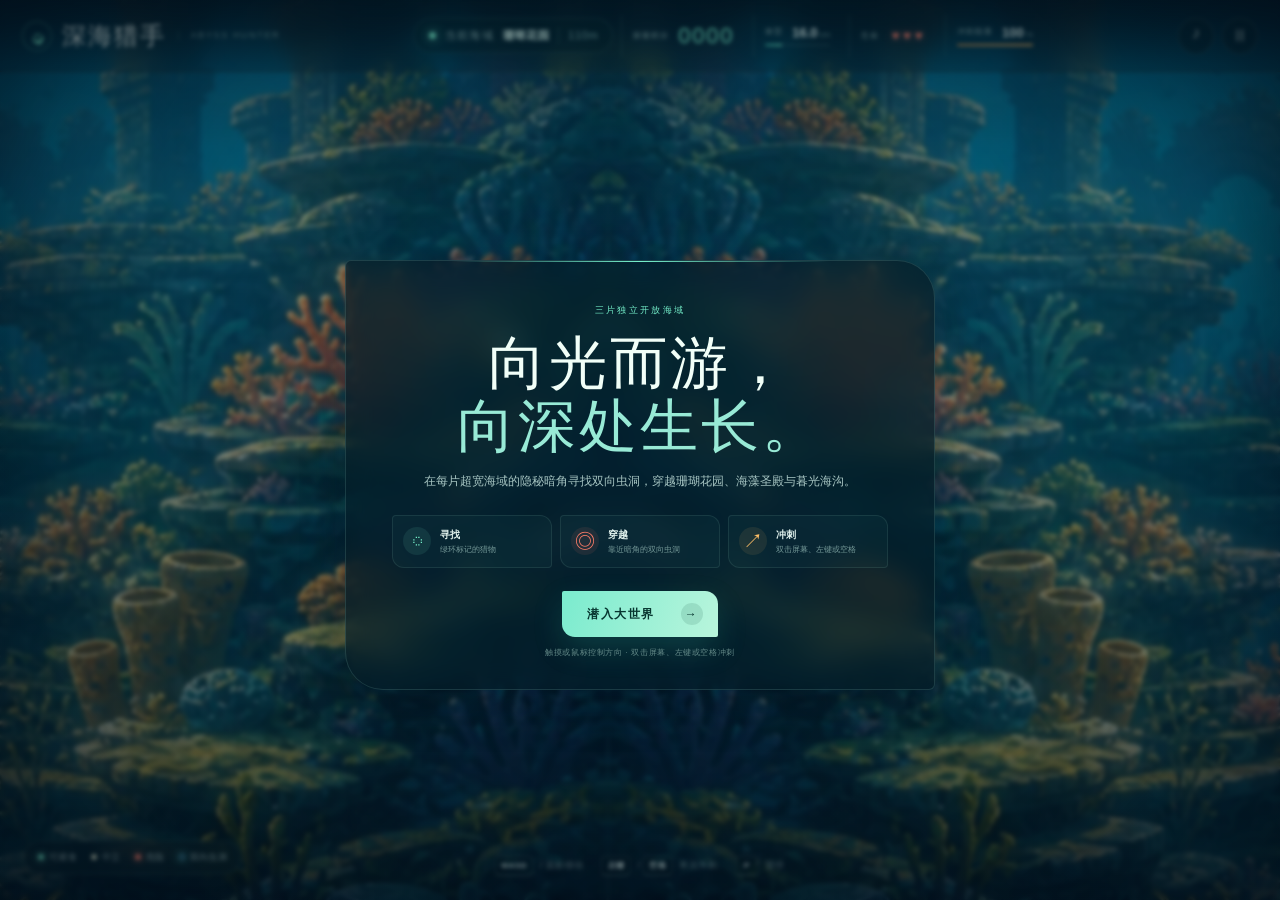
==== commit d7e3981d: "Add files via upload" ====
--- a/fish/index.html
+++ b/fish/index.html
@@ -7,8 +7,8 @@
     <meta name="description" content="深海猎手——在广阔海洋中捕食、成长并避开更强大的猎手。" />
     <link rel="icon" href="./og.png" />
     <title>深海猎手｜向光而生</title>
-    <script type="module" crossorigin src="./assets/index-gE2BKqLG.js"></script>
-    <link rel="stylesheet" crossorigin href="./assets/index-_7EoPj5u.css">
+    <script type="module" crossorigin src="./assets/index-BQe-D1dd.js"></script>
+    <link rel="stylesheet" crossorigin href="./assets/index-C8j625EL.css">
   </head>
   <body>
     <div id="root"></div>
--- a/fish/assets/index-C8j625EL.css
+++ b/fish/assets/index-C8j625EL.css
@@ -0,0 +1,2 @@
+/*! tailwindcss v4.2.1 | MIT License | https://tailwindcss.com */
+@layer properties{@supports (((-webkit-hyphens:none)) and (not (margin-trim:inline))) or ((-moz-orient:inline) and (not (color:rgb(from red r g b)))){*,:before,:after{--tw-shadow:0 0 #0000;--tw-shadow-color:initial;--tw-shadow-alpha:100%;--tw-inset-shadow:0 0 #0000;--tw-inset-shadow-color:initial;--tw-inset-shadow-alpha:100%;--tw-ring-color:initial;--tw-ring-shadow:0 0 #0000;--tw-inset-ring-color:initial;--tw-inset-ring-shadow:0 0 #0000;--tw-ring-inset:initial;--tw-ring-offset-width:0px;--tw-ring-offset-color:#fff;--tw-ring-offset-shadow:0 0 #0000}::backdrop{--tw-shadow:0 0 #0000;--tw-shadow-color:initial;--tw-shadow-alpha:100%;--tw-inset-shadow:0 0 #0000;--tw-inset-shadow-color:initial;--tw-inset-shadow-alpha:100%;--tw-ring-color:initial;--tw-ring-shadow:0 0 #0000;--tw-inset-ring-color:initial;--tw-inset-ring-shadow:0 0 #0000;--tw-ring-inset:initial;--tw-ring-offset-width:0px;--tw-ring-offset-color:#fff;--tw-ring-offset-shadow:0 0 #0000}}}@layer theme{:root,:host{--font-sans:ui-sans-serif, system-ui, sans-serif, "Apple Color Emoji", "Segoe UI Emoji", "Segoe UI Symbol", "Noto Color Emoji";--font-mono:ui-monospace, SFMono-Regular, Menlo, Monaco, Consolas, "Liberation Mono", "Courier New", monospace;--spacing:.25rem;--default-transition-duration:.15s;--default-transition-timing-function:cubic-bezier(.4, 0, .2, 1);--default-font-family:var(--font-sans);--default-mono-font-family:var(--font-mono)}}@layer base{*,:after,:before{box-sizing:border-box;border:0 solid;margin:0;padding:0}::backdrop{box-sizing:border-box;border:0 solid;margin:0;padding:0}::-webkit-file-upload-button{box-sizing:border-box;border:0 solid;margin:0;padding:0}::file-selector-button{box-sizing:border-box;border:0 solid;margin:0;padding:0}html,:host{-webkit-text-size-adjust:100%;-moz-tab-size:4;tab-size:4;line-height:1.5;font-family:var(--default-font-family,ui-sans-serif, system-ui, sans-serif, "Apple Color Emoji", "Segoe UI Emoji", "Segoe UI Symbol", "Noto Color Emoji");font-feature-settings:var(--default-font-feature-settings,normal);font-variation-settings:var(--default-font-variation-settings,normal);-webkit-tap-highlight-color:transparent}hr{height:0;color:inherit;border-top-width:1px}abbr:where([title]){-webkit-text-decoration:underline dotted;text-decoration:underline dotted}h1,h2,h3,h4,h5,h6{font-size:inherit;font-weight:inherit}a{color:inherit;-webkit-text-decoration:inherit;-webkit-text-decoration:inherit;-webkit-text-decoration:inherit;-webkit-text-decoration:inherit;text-decoration:inherit}b,strong{font-weight:bolder}code,kbd,samp,pre{font-family:var(--default-mono-font-family,ui-monospace, SFMono-Regular, Menlo, Monaco, Consolas, "Liberation Mono", "Courier New", monospace);font-feature-settings:var(--default-mono-font-feature-settings,normal);font-variation-settings:var(--default-mono-font-variation-settings,normal);font-size:1em}small{font-size:80%}sub,sup{vertical-align:baseline;font-size:75%;line-height:0;position:relative}sub{bottom:-.25em}sup{top:-.5em}table{text-indent:0;border-color:inherit;border-collapse:collapse}:-moz-focusring{outline:auto}progress{vertical-align:baseline}summary{display:list-item}ol,ul,menu{list-style:none}img,svg,video,canvas,audio,iframe,embed,object{vertical-align:middle;display:block}img,video{max-width:100%;height:auto}button,input,select,optgroup,textarea{font:inherit;font-feature-settings:inherit;font-variation-settings:inherit;letter-spacing:inherit;color:inherit;opacity:1;background-color:#0000;border-radius:0}::-webkit-file-upload-button{font:inherit;font-feature-settings:inherit;font-variation-settings:inherit;letter-spacing:inherit;color:inherit;opacity:1;background-color:#0000;border-radius:0}::file-selector-button{font:inherit;font-feature-settings:inherit;font-variation-settings:inherit;letter-spacing:inherit;color:inherit;opacity:1;background-color:#0000;border-radius:0}:where(select:-webkit-any([multiple],[size])) optgroup{font-weight:bolder}:where(select:is([multiple],[size])) optgroup{font-weight:bolder}:where(select:-webkit-any([multiple],[size])) optgroup option{padding-inline-start:20px}:where(select:is([multiple],[size])) optgroup option{padding-inline-start:20px}::-webkit-file-upload-button{margin-inline-end:4px}::file-selector-button{margin-inline-end:4px}::placeholder{opacity:1}@supports (not ((-webkit-appearance:-apple-pay-button))) or (contain-intrinsic-size:1px){::placeholder{color:currentColor}@supports (color:color-mix(in lab, red, red)){::placeholder{color:color-mix(in oklab, currentcolor 50%, transparent)}}}textarea{resize:vertical}::-webkit-search-decoration{-webkit-appearance:none}::-webkit-date-and-time-value{min-height:1lh;text-align:inherit}::-webkit-datetime-edit{display:inline-flex}::-webkit-datetime-edit-fields-wrapper{padding:0}::-webkit-datetime-edit{padding-block-start:0;padding-block-end:0}::-webkit-datetime-edit-year-field{padding-block-start:0;padding-block-end:0}::-webkit-datetime-edit-month-field{padding-block-start:0;padding-block-end:0}::-webkit-datetime-edit-day-field{padding-block-start:0;padding-block-end:0}::-webkit-datetime-edit-hour-field{padding-block-start:0;padding-block-end:0}::-webkit-datetime-edit-minute-field{padding-block-start:0;padding-block-end:0}::-webkit-datetime-edit-second-field{padding-block-start:0;padding-block-end:0}::-webkit-datetime-edit-millisecond-field{padding-block-start:0;padding-block-end:0}::-webkit-datetime-edit-meridiem-field{padding-block-start:0;padding-block-end:0}::-webkit-calendar-picker-indicator{line-height:1}:-moz-ui-invalid{box-shadow:none}button{-webkit-appearance:button;appearance:button}input:where([type=button],[type=reset],[type=submit]){-webkit-appearance:button;appearance:button}::-webkit-file-upload-button{-webkit-appearance:button;appearance:button}::file-selector-button{-webkit-appearance:button;appearance:button}::-webkit-inner-spin-button{height:auto}::-webkit-outer-spin-button{height:auto}[hidden]:where(:not([hidden=until-found])){display:none!important}}@layer components;@layer utilities{.visible{visibility:visible}.relative{position:relative}.start:not(:-webkit-any(:lang(ae),:lang(ar),:lang(arc),:lang(bcc),:lang(bqi),:lang(ckb),:lang(dv),:lang(fa),:lang(glk),:lang(he),:lang(ku),:lang(mzn),:lang(nqo),:lang(pnb),:lang(ps),:lang(sd),:lang(ug),:lang(ur),:lang(yi))){left:var(--spacing)}.start:not(:is(:lang(ae),:lang(ar),:lang(arc),:lang(bcc),:lang(bqi),:lang(ckb),:lang(dv),:lang(fa),:lang(glk),:lang(he),:lang(ku),:lang(mzn),:lang(nqo),:lang(pnb),:lang(ps),:lang(sd),:lang(ug),:lang(ur),:lang(yi))){left:var(--spacing)}.start:-webkit-any(:lang(ae),:lang(ar),:lang(arc),:lang(bcc),:lang(bqi),:lang(ckb),:lang(dv),:lang(fa),:lang(glk),:lang(he),:lang(ku),:lang(mzn),:lang(nqo),:lang(pnb),:lang(ps),:lang(sd),:lang(ug),:lang(ur),:lang(yi)){right:var(--spacing)}.start:is(:lang(ae),:lang(ar),:lang(arc),:lang(bcc),:lang(bqi),:lang(ckb),:lang(dv),:lang(fa),:lang(glk),:lang(he),:lang(ku),:lang(mzn),:lang(nqo),:lang(pnb),:lang(ps),:lang(sd),:lang(ug),:lang(ur),:lang(yi)){right:var(--spacing)}.grid{display:grid}.table{display:table}.resize{resize:both}.ring{--tw-ring-shadow:var(--tw-ring-inset,) 0 0 0 calc(1px + var(--tw-ring-offset-width)) var(--tw-ring-color,currentcolor);box-shadow:var(--tw-inset-shadow), var(--tw-inset-ring-shadow), var(--tw-ring-offset-shadow), var(--tw-ring-shadow), var(--tw-shadow)}.transition{transition-property:color,background-color,border-color,outline-color,text-decoration-color,fill,stroke,--tw-gradient-from,--tw-gradient-via,--tw-gradient-to,opacity,box-shadow,transform,translate,scale,rotate,filter,-webkit-backdrop-filter,backdrop-filter,display,content-visibility,overlay,pointer-events;transition-timing-function:var(--tw-ease,var(--default-transition-timing-function));transition-duration:var(--tw-duration,var(--default-transition-duration))}}:root{--ink:#f1fff8;--muted:#a6c7c5;--mint:#76f0cb;--coral:#ff7e69;--gold:#ffbf67;--glass:#041b26a3}*{box-sizing:border-box}html,body{min-height:100%;color:var(--ink);font-family:var(--font-body), sans-serif;background:#041521;margin:0;overflow:hidden}button{font:inherit}.game-shell{isolation:isolate;background:#06283b;width:100vw;height:100dvh;min-height:540px;position:relative;overflow:hidden}.game-shell:after{content:"";z-index:1;pointer-events:none;background:linear-gradient(#020d1857,#0000 22% 72%,#020b1657);position:absolute;top:0;bottom:0;left:0;right:0;box-shadow:inset 0 0 140px #000812b8}.game-canvas{z-index:0;touch-action:none;cursor:crosshair;width:100%;height:100%;position:absolute;top:0;bottom:0;left:0;right:0}.topbar{z-index:5;-webkit-backdrop-filter:blur(10px);backdrop-filter:blur(10px);background:linear-gradient(#02131ed1,#02131e33);border-bottom:1px solid #a4f0de1f;grid-template-columns:auto minmax(0,1fr) auto;align-items:center;gap:18px;height:72px;padding:0 22px;display:grid;position:absolute;top:0;left:0;right:0}.brand{font-family:var(--font-display), sans-serif;letter-spacing:.08em;align-items:center;gap:10px;font-size:24px;display:flex}.brand-mark{width:30px;height:30px;color:var(--mint);border:1px solid #76f0cb61;border-radius:50%;place-items:center;display:grid;transform:rotate(-16deg)}.brand small{color:#729c9e;font:500 9px/1 var(--font-body);letter-spacing:.18em;border-left:1px solid #acecde2e;margin-left:2px;padding-left:12px}.zone-pill{color:#8db3b3;letter-spacing:.1em;background:#04222c73;border:1px solid #9fe7d724;border-radius:999px;align-items:center;gap:9px;padding:8px 14px;font-size:11px;display:flex}.zone-pill i{background:var(--mint);width:7px;height:7px;box-shadow:0 0 12px var(--mint);border-radius:50%}.zone-pill strong{color:#d9f7ec;letter-spacing:.06em;font-weight:600}.zone-pill em{color:#78aaa9;letter-spacing:.06em;border-left:1px solid #9fe7d72e;padding-left:9px;font-style:normal}.top-status{justify-content:center;justify-self:center;align-items:center;gap:8px;min-width:0;display:flex}.top-metric{color:#93b5b3;border-left:1px solid #9fe7d724;grid-template-columns:auto auto;align-content:center;align-items:center;column-gap:9px;min-width:88px;height:42px;padding:6px 11px;display:grid;position:relative}.top-metric>span{letter-spacing:.12em;white-space:nowrap;font-size:8px}.top-metric>strong{color:#e7faf4;font:600 13px/1 var(--font-body);white-space:nowrap}.top-metric>strong small{color:#729c9d;margin-left:2px;font-size:8px;font-weight:500}.score-metric strong{color:var(--mint);font:400 22px/1 var(--font-display);letter-spacing:.08em}.metric-track{background:#b2e1d81f;border-radius:2px;grid-column:1/-1;width:100%;height:2px;margin-top:5px;overflow:hidden}.metric-track i{background:linear-gradient(90deg, #3cbfac, var(--mint));height:100%;transition:width .25s;display:block}.metric-track.energy i{background:linear-gradient(90deg, #d7944e, var(--gold))}.top-actions{justify-self:end;gap:8px;display:flex}.icon-button{color:#cce4df;cursor:pointer;background:#05232e8f;border:1px solid #aae8dd26;border-radius:50%;place-items:center;width:36px;height:36px;transition:all .2s;display:grid;position:relative}.icon-button:hover{color:#fff;border-color:#76f0cb80;transform:translateY(-1px)}.icon-button .slash{background:var(--coral);width:18px;height:1px;position:absolute;transform:rotate(-45deg)}.glass{background:var(--glass);-webkit-backdrop-filter:blur(14px);backdrop-filter:blur(14px);border:1px solid #a6e6da24;box-shadow:0 16px 48px #0008102e}.hearts{gap:4px;display:flex}.heart{color:#add2cd33;font-size:13px;font-style:normal}.heart.full{color:var(--coral);text-shadow:0 0 8px #ff7e6980}.legend{z-index:4;color:#a8c4c1;letter-spacing:.04em;border-radius:999px;gap:14px;padding:9px 13px;font-size:9px;display:flex;position:absolute;bottom:26px;left:24px}.legend span{align-items:center;gap:5px;display:flex}.dot{border-radius:50%;width:6px;height:6px}.dot.edible{background:var(--mint);box-shadow:0 0 7px var(--mint)}.dot.neutral{background:#d5e0c4}.dot.danger{background:var(--coral);box-shadow:0 0 7px var(--coral)}.dot.portal{background:#07152d;border:1px solid #73e8ff;box-shadow:0 0 8px #5de8e0}.controls-hint{z-index:4;color:#bfdad59e;letter-spacing:.05em;gap:18px;font-size:9px;display:flex;position:absolute;bottom:24px;left:50%;transform:translate(-50%)}.controls-hint span{white-space:nowrap}kbd{color:#d5e7e2;min-width:24px;height:20px;font:600 8px var(--font-body);background:#02141d6b;border:1px solid #b9e4db33;border-bottom-width:2px;border-radius:4px;place-items:center;margin-right:4px;padding:0 5px;display:inline-grid}.combo{z-index:4;text-shadow:0 4px 18px #0006;align-items:baseline;gap:7px;animation:.25s both combo-pop;display:flex;position:absolute;top:22%;left:50%;transform:translate(-50%)}.combo span{color:#d8eee7;letter-spacing:.18em;font-size:11px}.combo strong{color:var(--gold);font:400 30px var(--font-display)}@keyframes combo-pop{0%{opacity:0;transform:translate(-50%)scale(.8)}}.modal-wrap{z-index:10;place-items:center;padding:80px 20px 30px;display:grid;position:absolute;top:0;bottom:0;left:0;right:0}.modal-backdrop{-webkit-backdrop-filter:blur(2px);backdrop-filter:blur(2px);background:radial-gradient(circle at 50% 44%,#05323c38,#020c17a3);position:absolute;top:0;bottom:0;left:0;right:0}.game-modal{text-align:center;border-radius:6px 38px;width:min(590px,92vw);padding:35px 46px 30px;position:relative;overflow:hidden}.game-modal:before{content:"";background:linear-gradient(90deg, transparent, var(--mint), transparent);height:1px;position:absolute;top:0;left:18%;right:18%}.modal-kicker{color:var(--mint);letter-spacing:.26em;font-size:9px}.game-modal h1{font:400 clamp(36px, 5vw, 58px)/1.08 var(--font-display);letter-spacing:.05em;margin:12px 0 14px}.game-modal h1 em{color:#98ead6;font-style:normal;display:block}.game-modal>p{color:#a8c6c3;max-width:470px;margin:0 auto 22px;font-size:12px;line-height:1.8}.rule-cards{text-align:left;grid-template-columns:repeat(3,1fr);gap:8px;margin-bottom:23px;display:grid}.rule-cards>div{background:#78d6c109;border:1px solid #aae6da1a;border-radius:4px 12px;align-items:center;gap:9px;padding:11px 10px;display:flex}.rule-icon{width:28px;height:28px;font:400 20px var(--font-display);border-radius:50%;flex:none;place-items:center;display:grid}.rule-icon.mint{color:var(--mint);background:#76f0cb17}.rule-icon.coral{color:var(--coral);background:#ff7e6917}.rule-icon.gold{color:var(--gold);background:#ffbf6717}.rule-cards b,.rule-cards small{display:block}.rule-cards b{color:#e3f4ef;font-size:10px}.rule-cards small{color:#769a99;white-space:nowrap;margin-top:2px;font-size:8px}.primary-button{color:#07352f;letter-spacing:.12em;cursor:pointer;background:linear-gradient(110deg,#7aebce,#b9f5dc);border:0;border-radius:2px 13px;align-items:center;gap:26px;padding:12px 15px 12px 25px;font-size:12px;font-weight:700;transition:all .2s;display:inline-flex;box-shadow:0 12px 30px #3fd3b02e}.primary-button:hover{transform:translateY(-2px);box-shadow:0 15px 34px #3fd3b04d}.primary-button span{background:#033f341f;border-radius:50%;place-items:center;width:22px;height:22px;display:grid}.primary-button:disabled{cursor:wait;opacity:.58;filter:saturate(.55);transform:none}.enter-tip{color:#668b89;letter-spacing:.08em;margin-top:10px;font-size:8px;display:block}@media (max-width:1120px){.topbar{gap:10px;padding:0 14px}.brand small,.zone-pill span,.zone-pill em{display:none}.top-status{gap:3px}.top-metric{min-width:74px;padding-inline-start:7px;padding-inline-end:7px}}@media (max-width:760px){.topbar{grid-template-rows:54px 50px;grid-template-columns:1fr auto;gap:0;height:104px;padding:0 12px}.brand{grid-area:1/1;font-size:20px}.brand small,.zone-pill{display:none}.top-actions{grid-area:1/2}.top-status{border-top:1px solid #9fe7d71a;grid-area:2/1/auto/-1;grid-template-columns:repeat(4,1fr);justify-self:stretch;display:grid}.top-metric{column-gap:4px;width:auto;min-width:0;height:46px;padding:5px 7px}.top-metric>span{font-size:7px}.top-metric>strong{font-size:11px}.score-metric strong{font-size:18px}.heart{font-size:11px}.legend,.controls-hint{display:none}.modal-wrap{padding-top:112px}.game-modal{padding:28px 20px 24px}.rule-cards{grid-template-columns:1fr;gap:5px}.rule-cards>div{padding:8px 10px}.game-modal h1{font-size:38px}}@media (max-width:480px){.top-metric{padding-inline-start:4px;padding-inline-end:4px}.top-metric>span{letter-spacing:.04em}.game-modal>p{font-size:11px}.modal-kicker{letter-spacing:.12em}}@media (prefers-reduced-motion:reduce){*,:before,:after{transition-duration:.01ms!important;animation-duration:.01ms!important}}@property --tw-shadow{syntax:"*";inherits:false;initial-value:0 0 #0000}@property --tw-shadow-color{syntax:"*";inherits:false}@property --tw-shadow-alpha{syntax:"<percentage>";inherits:false;initial-value:100%}@property --tw-inset-shadow{syntax:"*";inherits:false;initial-value:0 0 #0000}@property --tw-inset-shadow-color{syntax:"*";inherits:false}@property --tw-inset-shadow-alpha{syntax:"<percentage>";inherits:false;initial-value:100%}@property --tw-ring-color{syntax:"*";inherits:false}@property --tw-ring-shadow{syntax:"*";inherits:false;initial-value:0 0 #0000}@property --tw-inset-ring-color{syntax:"*";inherits:false}@property --tw-inset-ring-shadow{syntax:"*";inherits:false;initial-value:0 0 #0000}@property --tw-ring-inset{syntax:"*";inherits:false}@property --tw-ring-offset-width{syntax:"<length>";inherits:false;initial-value:0}@property --tw-ring-offset-color{syntax:"*";inherits:false;initial-value:#fff}@property --tw-ring-offset-shadow{syntax:"*";inherits:false;initial-value:0 0 #0000}
